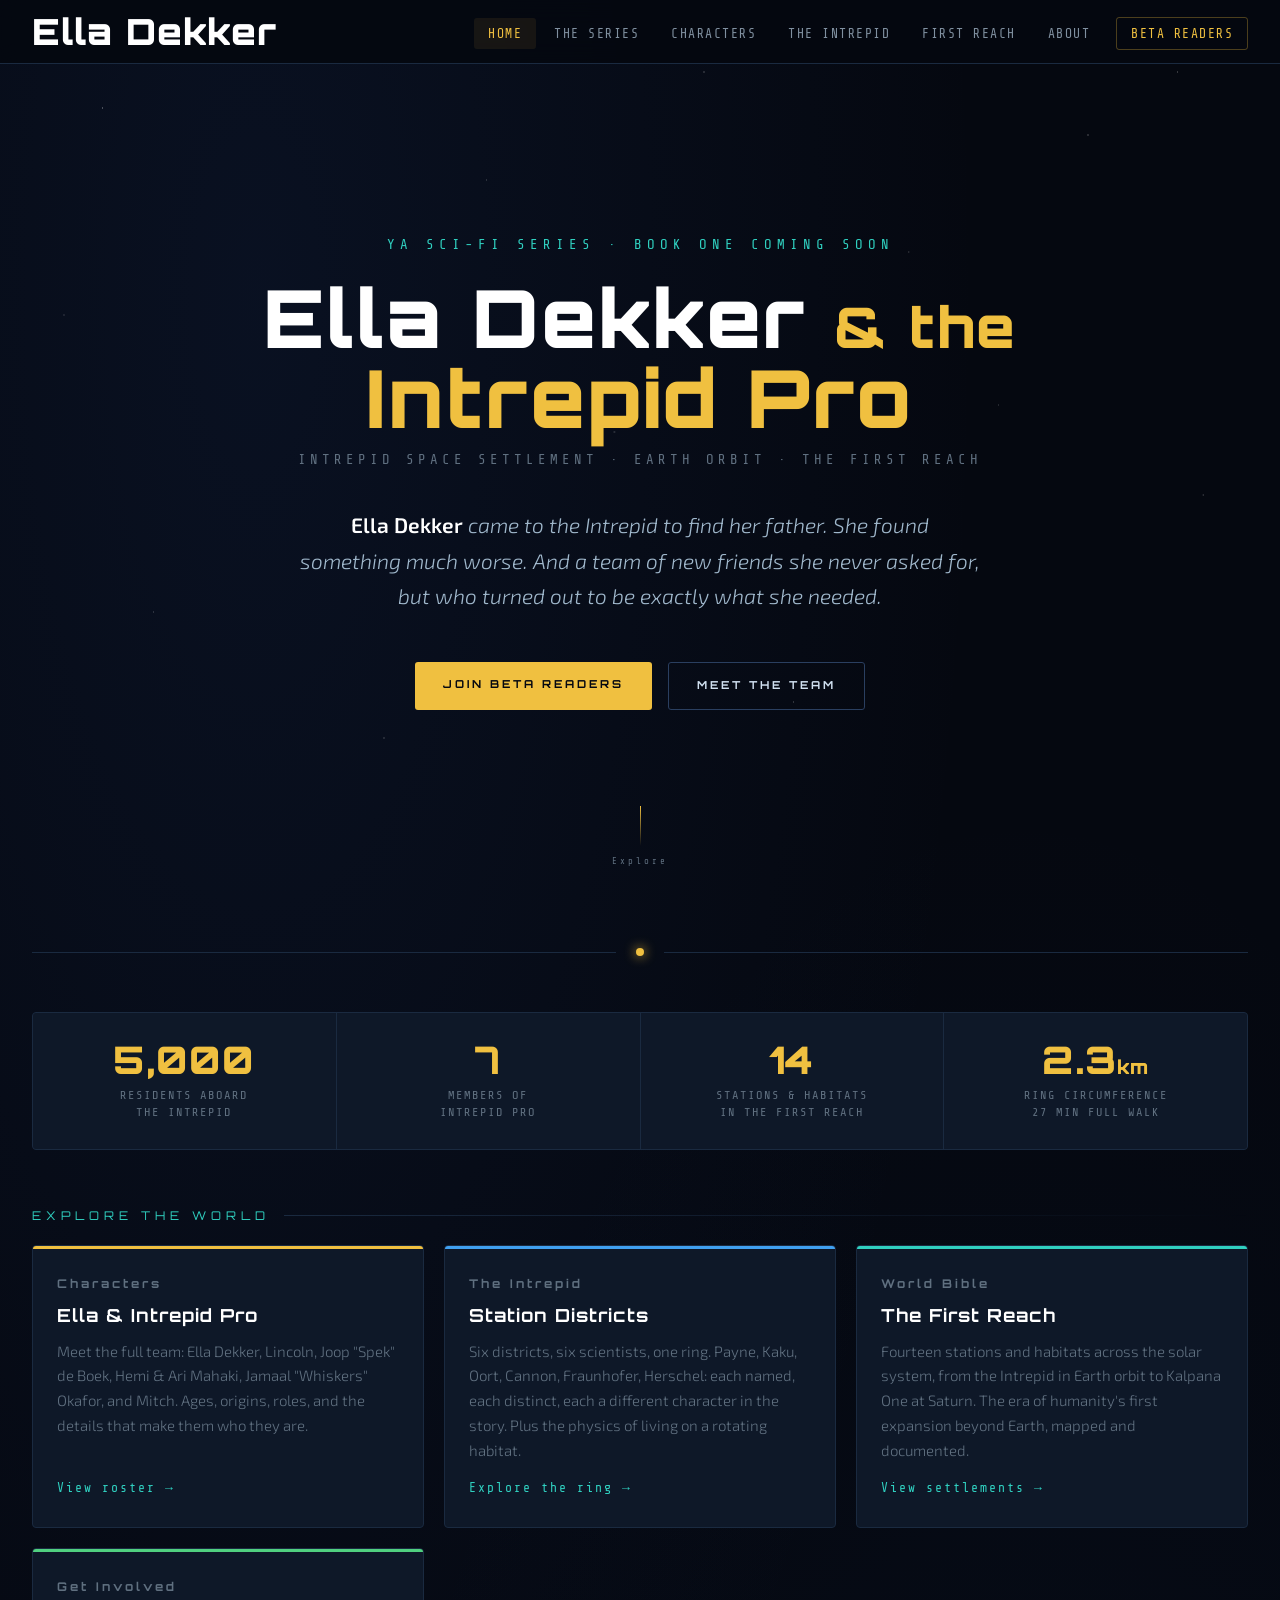
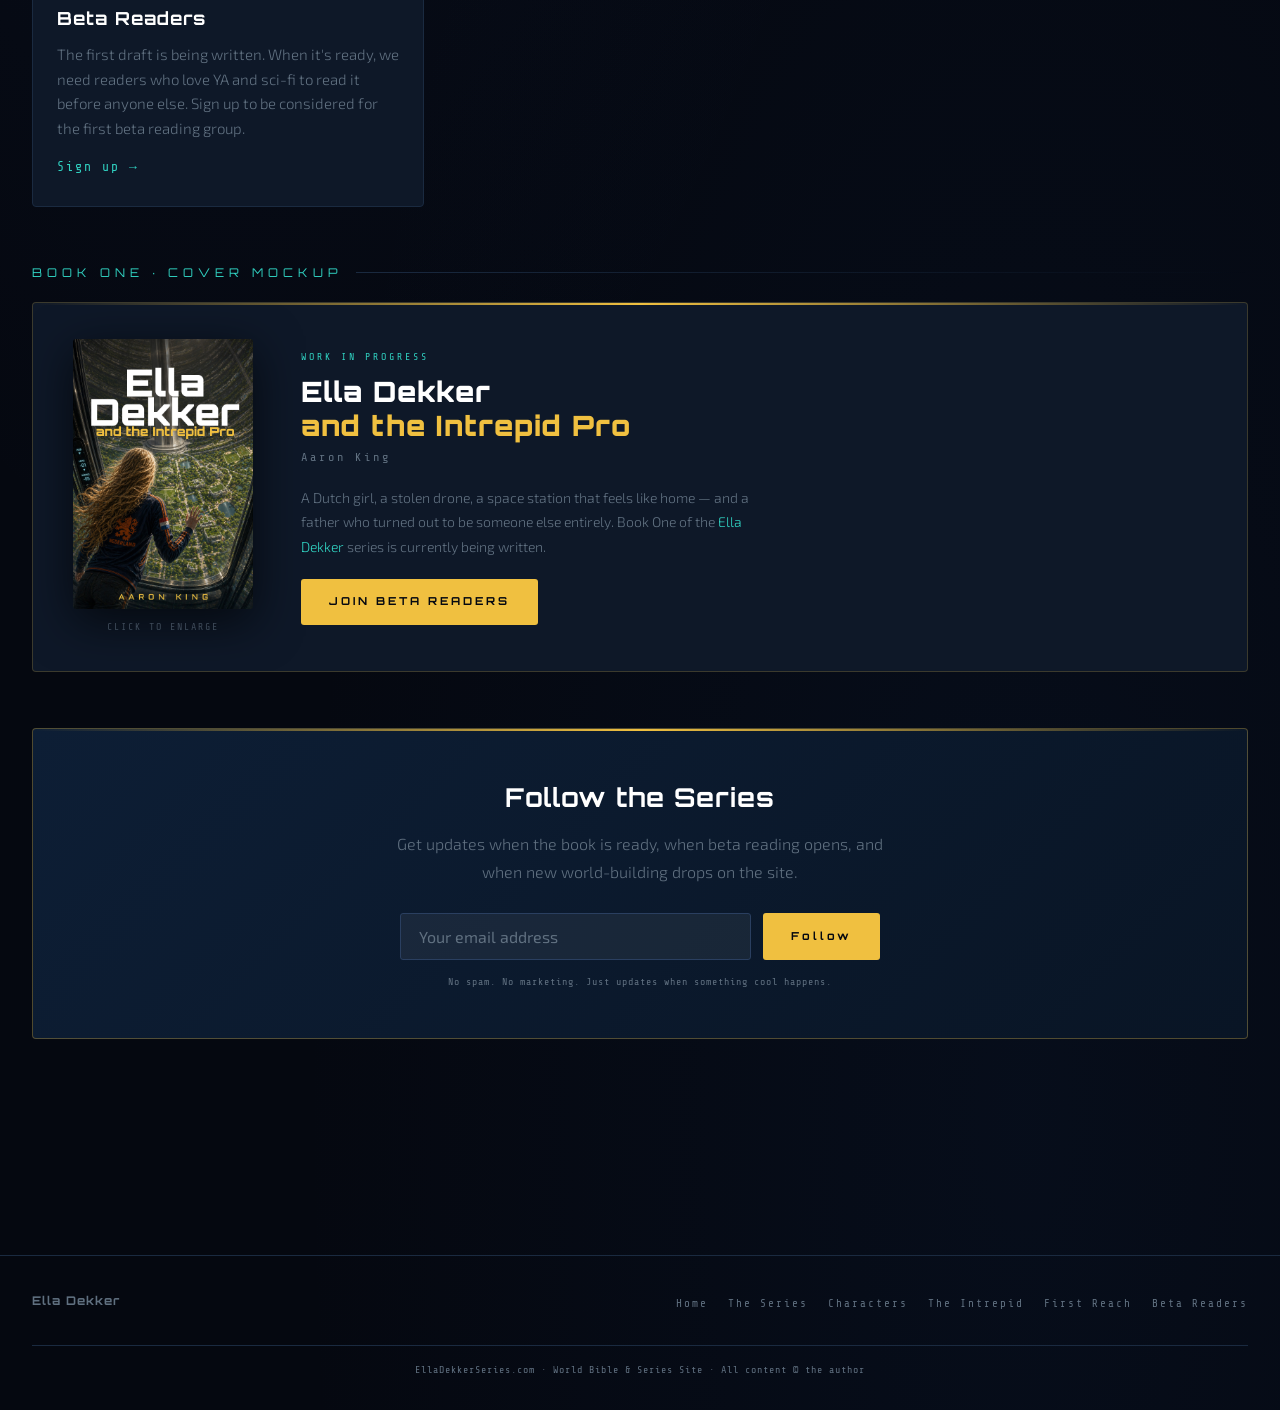
==== index.html @ 621a4e94 "Add files via upload" ====
<!DOCTYPE html>
<html lang="en">
<head>
  <meta charset="UTF-8">
  <meta name="viewport" content="width=device-width, initial-scale=1.0">
  <meta name="description" content="Ella Dekker & Intrepid Pro — A YA sci-fi series set aboard the Intrepid Space Settlement. Follow Ella Dekker, 12, as she navigates life, secrets, and danger aboard humanity's most famous home in space.">
  <title>Ella Dekker & the Intrepid Pro — EllaDekkerSeries.com</title>
  <!-- Open Graph / Social Sharing -->
  <meta property="og:type"        content="website">
  <meta property="og:url"         content="https://elladekkerseries.com/">
  <meta property="og:site_name"   content="Ella Dekker Series">
  <meta property="og:title"       content="Ella Dekker and the Intrepid Pro">
  <meta property="og:description" content="Ella came to the Intrepid to find her father. She found something much worse. And a team of new friends she never asked for, but who turned out to be exactly what she needed.">
  <meta property="og:image"       content="https://elladekkerseries.com/img/book1-cover.jpg">
  <meta property="og:image:width"  content="954">
  <meta property="og:image:height" content="1400">
  <meta property="og:image:alt"   content="Ella Dekker and the Intrepid Pro — Book One Cover">

  <!-- Twitter / iMessage fallback -->
  <meta name="twitter:card"        content="summary_large_image">
  <meta name="twitter:title"       content="Ella Dekker and the Intrepid Pro">
  <meta name="twitter:description" content="Ella came to the Intrepid to find her father. She found something much worse. And a team of new friends she never asked for, but who turned out to be exactly what she needed.">
  <meta name="twitter:image"       content="https://elladekkerseries.com/img/book1-cover.jpg">

  <link rel="stylesheet" href="css/style.css">
  <style>

    /* ── HERO ── */
    .hero {
      min-height: calc(100vh - var(--nav-height));
      display: flex;
      flex-direction: column;
      align-items: center;
      justify-content: center;
      text-align: center;
      padding: 60px var(--page-padding) 80px;
      position: relative;
    }

    .hero-eyebrow {
      font-family: var(--font-mono);
      font-size: 14px;
      letter-spacing: 5px;
      color: var(--accent-teal);
      text-transform: uppercase;
      margin-bottom: 20px;
      animation: fadeSlideIn 0.6s ease forwards;
    }

    .hero-title {
      font-family: var(--font-display);
      font-size: clamp(36px, 8vw, 80px);
      font-weight: 900;
      line-height: 1.0;
      letter-spacing: 2px;
      color: #fff;
      margin-bottom: 12px;
      animation: fadeSlideIn 0.6s 0.1s ease both;
    }

    .hero-title .amp {
      color: var(--accent-gold);
      font-size: 0.7em;
    }

    .hero-title .team {
      display: block;
      color: var(--accent-gold);
    }

    .hero-sub {
      font-family: var(--font-mono);
      font-size: clamp(11px, 2vw, 14px);
      letter-spacing: 4px;
      color: var(--text-dim);
      margin-bottom: 36px;
      text-transform: uppercase;
      animation: fadeSlideIn 0.6s 0.2s ease both;
    }

    .hero-logline {
      font-family: var(--font-body);
      font-size: clamp(16px, 2.5vw, 21px);
      font-weight: 300;
      font-style: italic;
      color: var(--text-secondary);
      max-width: 680px;
      line-height: 1.7;
      margin-bottom: 48px;
      animation: fadeSlideIn 0.6s 0.3s ease both;
    }

    .hero-logline strong {
      color: #fff;
      font-style: normal;
      font-weight: 600;
    }

    .hero-cta-row {
      display: flex;
      gap: 16px;
      flex-wrap: wrap;
      justify-content: center;
      animation: fadeSlideIn 0.6s 0.4s ease both;
    }

    .btn {
      font-family: var(--font-display);
      font-size: 11px;
      font-weight: 700;
      letter-spacing: 3px;
      text-transform: uppercase;
      text-decoration: none;
      padding: 14px 28px;
      border-radius: 3px;
      transition: all 0.2s;
      display: inline-block;
    }

    .btn-primary {
      background: var(--accent-gold);
      color: var(--void);
    }

    .btn-primary:hover {
      background: #ffd060;
      transform: translateY(-1px);
      box-shadow: 0 8px 24px rgba(240,192,64,0.25);
    }

    .btn-secondary {
      background: transparent;
      color: var(--text-primary);
      border: 1px solid var(--border-bright);
    }

    .btn-secondary:hover {
      border-color: var(--accent-teal);
      color: var(--accent-teal);
      transform: translateY(-1px);
    }


    /* ── HERO COVER ── */
    .hero-inner {
      display: flex;
      align-items: center;
      justify-content: center;
      gap: 60px;
      max-width: 1100px;
      width: 100%;
    }
    .hero-text { flex: 1; text-align: left; max-width: 560px; }
    .hero-cover {
      flex-shrink: 0;
      width: 220px;
      animation: fadeSlideIn 0.8s 0.3s ease both;
      cursor: pointer;
    }
    .hero-cover-wrap {
      position: relative;
      border-radius: 4px;
      overflow: hidden;
      box-shadow: 0 16px 60px rgba(0,0,0,0.7), 0 0 40px rgba(240,192,64,0.08);
      transition: transform 0.25s, box-shadow 0.25s;
    }
    .hero-cover-wrap:hover {
      transform: translateY(-6px) scale(1.02);
      box-shadow: 0 24px 80px rgba(0,0,0,0.8), 0 0 60px rgba(240,192,64,0.15);
    }
    .hero-cover-wrap img { width: 100%; display: block; }
    .hero-cover-label {
      margin-top: 12px;
      text-align: center;
      font-family: var(--font-mono);
      font-size: 10px;
      letter-spacing: 2px;
      color: var(--text-dim);
      text-transform: uppercase;
    }
    /* Override hero text-align for split layout */
    .hero-inner .hero-eyebrow,
    .hero-inner .hero-sub,
    .hero-inner .hero-logline { text-align: left; }
    .hero-inner .hero-cta-row { justify-content: flex-start; }
    /* Lightbox */
    .lightbox {
      display: none;
      position: fixed;
      inset: 0;
      background: rgba(5,8,16,0.95);
      z-index: 2000;
      align-items: center;
      justify-content: center;
      padding: 24px;
      cursor: zoom-out;
    }
    .lightbox.open { display: flex; }
    .lightbox img {
      max-height: 90vh;
      max-width: 90vw;
      border-radius: 4px;
      box-shadow: 0 24px 80px rgba(0,0,0,0.8);
      cursor: default;
    }
    .lightbox-close {
      position: absolute;
      top: 20px; right: 24px;
      font-family: var(--font-mono);
      font-size: 11px;
      letter-spacing: 3px;
      color: var(--text-dim);
      cursor: pointer;
      text-transform: uppercase;
      transition: color 0.2s;
    }
    .lightbox-close:hover { color: var(--accent-gold); }
    @media (max-width: 900px) {
      .hero-inner { flex-direction: column-reverse; gap: 36px; text-align: center; }
      .hero-cover { width: 180px; }
      .hero-inner .hero-eyebrow,
      .hero-inner .hero-sub,
      .hero-inner .hero-logline { text-align: center; }
      .hero-inner .hero-cta-row { justify-content: center; }
    }
    @media (max-width: 600px) {
      .hero-cover { width: 150px; }
    }

    /* Hero scroll indicator */
    .hero-scroll {
      position: absolute;
      bottom: 32px;
      left: 50%;
      transform: translateX(-50%);
      display: flex;
      flex-direction: column;
      align-items: center;
      gap: 8px;
      animation: fadeIn 1s 1s ease both;
    }

    .hero-scroll span {
      font-family: var(--font-mono);
      font-size: 9px;
      letter-spacing: 3px;
      color: var(--text-dim);
    }

    .scroll-line {
      width: 1px;
      height: 40px;
      background: linear-gradient(180deg, var(--accent-gold), transparent);
      animation: scrollPulse 2s ease-in-out infinite;
    }

    @keyframes scrollPulse {
      0%, 100% { opacity: 0.4; }
      50% { opacity: 1; }
    }

    /* ── ORBIT LINE ── */
    .orbit-divider {
      display: flex;
      align-items: center;
      gap: 20px;
      margin: 0 0 var(--section-gap);
    }

    .orbit-line {
      flex: 1;
      height: 1px;
      background: var(--border);
    }

    .orbit-dot {
      width: 8px;
      height: 8px;
      border-radius: 50%;
      background: var(--accent-gold);
      box-shadow: 0 0 12px var(--accent-gold);
      flex-shrink: 0;
    }

    /* ── FEATURE GRID ── */
    .feature-grid {
      display: grid;
      grid-template-columns: repeat(3, 1fr);
      gap: 20px;
      margin-bottom: var(--section-gap);
    }

    .feature-card {
      background: var(--panel);
      border: 1px solid var(--border);
      border-radius: 4px;
      padding: 28px 24px;
      text-decoration: none;
      display: flex;
      flex-direction: column;
      gap: 12px;
      transition: border-color 0.2s, transform 0.2s, box-shadow 0.2s;
      position: relative;
      overflow: hidden;
    }

    .feature-card::before {
      content: '';
      position: absolute;
      top: 0; left: 0;
      width: 100%; height: 3px;
      background: var(--accent-teal);
      transition: background 0.2s;
    }

    .feature-card:hover {
      border-color: var(--border-bright);
      transform: translateY(-3px);
      box-shadow: 0 12px 32px rgba(0,0,0,0.3);
    }

    .feature-card:nth-child(1)::before { background: var(--accent-gold); }
    .feature-card:nth-child(2)::before { background: var(--accent-blue); }
    .feature-card:nth-child(3)::before { background: var(--accent-teal); }
    .feature-card:nth-child(4)::before { background: var(--accent-green); }

    .feature-icon {
      font-family: var(--font-display);
      font-size: 12px;
      font-weight: 700;
      letter-spacing: 3px;
      color: var(--text-dim);
    }

    .feature-name {
      font-family: var(--font-display);
      font-size: 18px;
      font-weight: 700;
      color: #fff;
      letter-spacing: 1px;
      line-height: 1.2;
    }

    .feature-desc {
      font-size: 15px;
      font-weight: 300;
      color: var(--text-dim);
      line-height: 1.65;
      flex: 1;
    }

    .feature-link {
      font-family: var(--font-mono);
      font-size: 13px;
      letter-spacing: 2px;
      color: var(--accent-teal);
      margin-top: 4px;
    }

    /* ── WORLD AT A GLANCE ── */
    .world-stats {
      display: grid;
      grid-template-columns: repeat(4, 1fr);
      gap: 1px;
      background: var(--border);
      border: 1px solid var(--border);
      border-radius: 4px;
      overflow: hidden;
      margin-bottom: var(--section-gap);
    }

    .stat-block {
      background: var(--panel);
      padding: 28px 20px;
      text-align: center;
    }

    .stat-number {
      font-family: var(--font-display);
      font-size: clamp(24px, 4vw, 38px);
      font-weight: 900;
      color: var(--accent-gold);
      letter-spacing: 1px;
      line-height: 1;
      margin-bottom: 8px;
    }

    .stat-label {
      font-family: var(--font-mono);
      font-size: 12px;
      letter-spacing: 2px;
      color: var(--text-dim);
      text-transform: uppercase;
      line-height: 1.4;
    }


    /* ── COVER FEATURE ── */
    .cover-feature {
      display: flex;
      gap: 48px;
      align-items: center;
      background: var(--panel);
      border: 1px solid rgba(240,192,64,0.2);
      border-radius: 4px;
      padding: 36px 40px;
      margin-bottom: var(--section-gap);
      position: relative;
      overflow: hidden;
    }
    .cover-feature::before {
      content: '';
      position: absolute;
      top: 0; left: 0; right: 0;
      height: 2px;
      background: linear-gradient(90deg, transparent, var(--accent-gold), transparent);
    }
    .cover-thumb {
      flex-shrink: 0;
      width: 180px;
      cursor: pointer;
    }
    .cover-thumb-wrap {
      border-radius: 3px;
      overflow: hidden;
      box-shadow: 0 12px 48px rgba(0,0,0,0.65);
      transition: transform 0.25s, box-shadow 0.25s;
    }
    .cover-thumb:hover .cover-thumb-wrap {
      transform: translateY(-5px) scale(1.02);
      box-shadow: 0 20px 64px rgba(0,0,0,0.8), 0 0 40px rgba(240,192,64,0.12);
    }
    .cover-thumb-wrap img { width: 100%; display: block; }
    .cover-thumb-hint {
      margin-top: 10px;
      text-align: center;
      font-family: var(--font-mono);
      font-size: 10px;
      letter-spacing: 2px;
      color: var(--text-dim);
      text-transform: uppercase;
      opacity: 0.6;
    }
    .cover-info { flex: 1; }
    .cover-info-label {
      font-family: var(--font-mono);
      font-size: 10px;
      letter-spacing: 3px;
      color: var(--accent-teal);
      text-transform: uppercase;
      margin-bottom: 10px;
    }
    .cover-info-title {
      font-family: var(--font-display);
      font-size: clamp(20px, 3vw, 28px);
      font-weight: 900;
      color: #fff;
      letter-spacing: 1px;
      line-height: 1.2;
      margin-bottom: 6px;
    }
    .cover-info-title span { color: var(--accent-gold); }
    .cover-info-author {
      font-family: var(--font-mono);
      font-size: 12px;
      letter-spacing: 3px;
      color: var(--text-dim);
      margin-bottom: 18px;
    }
    .cover-info-desc {
      font-size: var(--text-sm);
      font-weight: 300;
      color: var(--text-dim);
      line-height: 1.75;
      max-width: 460px;
    }
    .cover-info-desc em {
      color: var(--accent-teal);
      font-style: normal;
    }
    @media (max-width: 767px) {
      .cover-feature { flex-direction: column; align-items: center; text-align: center; padding: 28px 20px; }
      .cover-thumb { width: 160px; }
      .cover-info-desc { max-width: 100%; }
    }

    /* ── SIGN UP STRIP ── */
    .signup-strip {
      background: linear-gradient(135deg, #0d1e35, #091525);
      border: 1px solid rgba(240,192,64,0.3);
      border-radius: 4px;
      padding: 48px 40px;
      text-align: center;
      margin-bottom: var(--section-gap);
      position: relative;
    }

    .signup-strip::before {
      content: '';
      position: absolute;
      top: 0; left: 0; right: 0;
      height: 2px;
      background: linear-gradient(90deg, transparent, var(--accent-gold), transparent);
    }

    .signup-title {
      font-family: var(--font-display);
      font-size: clamp(18px, 3vw, 26px);
      font-weight: 700;
      color: #fff;
      letter-spacing: 1px;
      margin-bottom: 12px;
    }

    .signup-sub {
      font-size: var(--text-base);
      font-weight: 300;
      color: var(--text-dim);
      max-width: 500px;
      margin: 0 auto 28px;
      line-height: 1.7;
    }

    .signup-form {
      display: flex;
      gap: 12px;
      max-width: 480px;
      margin: 0 auto;
      flex-wrap: wrap;
      justify-content: center;
    }

    .signup-input {
      flex: 1;
      min-width: 220px;
      background: rgba(255,255,255,0.06);
      border: 1px solid var(--border-bright);
      border-radius: 3px;
      padding: 13px 18px;
      font-family: var(--font-body);
      font-size: var(--text-base);
      color: var(--text-primary);
      outline: none;
      transition: border-color 0.2s;
    }

    .signup-input::placeholder {
      color: var(--text-dim);
    }

    .signup-input:focus {
      border-color: var(--accent-gold);
    }

    .signup-btn {
      background: var(--accent-gold);
      color: var(--void);
      border: none;
      border-radius: 3px;
      padding: 13px 28px;
      font-family: var(--font-display);
      font-size: 11px;
      font-weight: 700;
      letter-spacing: 3px;
      cursor: pointer;
      transition: background 0.2s, transform 0.2s;
      white-space: nowrap;
    }

    .signup-btn:hover {
      background: #ffd060;
      transform: translateY(-1px);
    }

    .signup-note {
      margin-top: 14px;
      font-family: var(--font-mono);
      font-size: 10px;
      letter-spacing: 1px;
      color: var(--text-dim);
    }

    /* ── RESPONSIVE ── */
    @media (max-width: 1023px) {
      .feature-grid { grid-template-columns: 1fr 1fr; }
      .world-stats { grid-template-columns: 1fr 1fr; }
    }

    @media (max-width: 767px) {
      .hero { min-height: auto; padding-top: 48px; padding-bottom: 64px; }
      .hero-scroll { display: none; }
      .feature-grid { grid-template-columns: 1fr; }
      .world-stats { grid-template-columns: 1fr 1fr; }
      .signup-strip { padding: 36px 24px; }
    }

    @media (max-width: 479px) {
      .world-stats { grid-template-columns: 1fr 1fr; }
      .stat-block { padding: 20px 12px; }
    }

  </style>
</head>
<body>

  <div class="page-wrap" style="padding-top:0; padding-bottom:0; max-width:100%">

    <!-- HERO -->
    <section class="hero">
      <p class="hero-eyebrow">YA Sci-Fi Series · Book One Coming Soon</p>
      <h1 class="hero-title">
        Ella Dekker
        <span class="amp">& the</span>
        <span class="team">Intrepid Pro</span>
      </h1>
      <p class="hero-sub">Intrepid Space Settlement · Earth Orbit · The First Reach</p>
      <p class="hero-logline">
        <strong>Ella Dekker</strong> came to the Intrepid to find her father.
        She found something much worse. And a team of new friends she never asked for,
        but who turned out to be exactly what she needed.
      </p>
      <div class="hero-cta-row">
        <a href="beta.html" class="btn btn-primary">Join Beta Readers</a>
        <a href="characters.html" class="btn btn-secondary">Meet the Team</a>
      </div>
      <div class="hero-scroll">
        <div class="scroll-line"></div>
        <span>Explore</span>
      </div>
    </section>

  </div>

  <!-- MAIN CONTENT -->
  <main>
    <div class="page-wrap" style="padding-top: 48px">

      <!-- ORBIT DIVIDER -->
      <div class="orbit-divider">
        <div class="orbit-line"></div>
        <div class="orbit-dot"></div>
        <div class="orbit-line"></div>
      </div>

      <!-- WORLD STATS -->
      <div class="world-stats">
        <div class="stat-block">
          <div class="stat-number">5,000</div>
          <div class="stat-label">Residents aboard<br>The Intrepid</div>
        </div>
        <div class="stat-block">
          <div class="stat-number">7</div>
          <div class="stat-label">Members of<br>Intrepid Pro</div>
        </div>
        <div class="stat-block">
          <div class="stat-number">14</div>
          <div class="stat-label">Stations &amp; habitats<br>in the First Reach</div>
        </div>
        <div class="stat-block">
          <div class="stat-number">2.3<span style="font-size:0.5em">km</span></div>
          <div class="stat-label">Ring circumference<br>27 min full walk</div>
        </div>
      </div>

      <!-- EXPLORE SECTION -->
      <div class="section-label">Explore the World</div>

      <div class="feature-grid">
        <a href="characters.html" class="feature-card">
          <div class="feature-icon">Characters</div>
          <div class="feature-name">Ella &amp; Intrepid Pro</div>
          <div class="feature-desc">Meet the full team: Ella Dekker, Lincoln, Joop "Spek" de Boek, Hemi &amp; Ari Mahaki, Jamaal "Whiskers" Okafor, and Mitch. Ages, origins, roles, and the details that make them who they are.</div>
          <div class="feature-link">View roster →</div>
        </a>

        <a href="districts.html" class="feature-card">
          <div class="feature-icon">The Intrepid</div>
          <div class="feature-name">Station Districts</div>
          <div class="feature-desc">Six districts, six scientists, one ring. Payne, Kaku, Oort, Cannon, Fraunhofer, Herschel: each named, each distinct, each a different character in the story. Plus the physics of living on a rotating habitat.</div>
          <div class="feature-link">Explore the ring →</div>
        </a>

        <a href="settlements.html" class="feature-card">
          <div class="feature-icon">World Bible</div>
          <div class="feature-name">The First Reach</div>
          <div class="feature-desc">Fourteen stations and habitats across the solar system, from the Intrepid in Earth orbit to Kalpana One at Saturn. The era of humanity's first expansion beyond Earth, mapped and documented.</div>
          <div class="feature-link">View settlements →</div>
        </a>

        <a href="beta.html" class="feature-card">
          <div class="feature-icon">Get Involved</div>
          <div class="feature-name">Beta Readers</div>
          <div class="feature-desc">The first draft is being written. When it's ready, we need readers who love YA and sci-fi to read it before anyone else. Sign up to be considered for the first beta reading group.</div>
          <div class="feature-link">Sign up →</div>
        </a>
      </div>


      <!-- BOOK 1 COVER -->
      <div class="section-label">Book One · Cover Mockup</div>

      <div class="cover-feature">
        <div class="cover-thumb" onclick="document.getElementById('cover-lightbox').classList.add('open')">
          <div class="cover-thumb-wrap">
            <img src="img/book1-cover.jpg" alt="Ella Dekker and the Intrepid Pro — Cover Mockup">
          </div>
          <div class="cover-thumb-hint">Click to enlarge</div>
        </div>
        <div class="cover-info">
          <div class="cover-info-label">Work in Progress</div>
          <div class="cover-info-title">Ella Dekker<br><span>and the Intrepid Pro</span></div>
          <div class="cover-info-author">Aaron King</div>
          <p class="cover-info-desc">A Dutch girl, a stolen drone, a space station that feels like home — and a father who turned out to be someone else entirely. Book One of the <em>Ella Dekker</em> series is currently being written.</p>
          <a href="beta.html" class="btn btn-primary" style="margin-top:20px; display:inline-block;">Join Beta Readers</a>
        </div>
      </div>

      <!-- EMAIL SIGNUP -->
      <div class="signup-strip">
        <h2 class="signup-title">Follow the Series</h2>
        <p class="signup-sub">Get updates when the book is ready, when beta reading opens, and when new world-building drops on the site.</p>
        <form class="signup-form" action="https://formspree.io/f/placeholder" method="POST">
          <input
            type="email"
            name="email"
            class="signup-input"
            placeholder="Your email address"
            required
            aria-label="Email address"
          >
          <button type="submit" class="signup-btn">Follow</button>
        </form>
        <p class="signup-note">No spam. No marketing. Just updates when something cool happens.</p>
      </div>

    </div>
  </main>


  <!-- LIGHTBOX -->
  <div class="lightbox" id="cover-lightbox" onclick="this.classList.remove('open')">
    <div class="lightbox-close">✕ &nbsp;Close</div>
    <img src="img/book1-cover.jpg" alt="Ella Dekker and the Intrepid Pro — Cover Mockup" onclick="event.stopPropagation()">
  </div>

  <script src="js/nav.js"></script>

</body>
</html>
---- css/style.css ----
/* ═══════════════════════════════════════════════════════
   EllaDekkerSeries.com — Shared Stylesheet
   All pages link to this file. Change here, update everywhere.
   ═══════════════════════════════════════════════════════ */

/* ── GOOGLE FONTS ── */
@import url('https://fonts.googleapis.com/css2?family=Orbitron:wght@400;700;900&family=Share+Tech+Mono&family=Exo+2:ital,wght@0,300;0,400;0,600;1,300&display=swap');

/* ── DESIGN TOKENS ── */
:root {
  /* Colors */
  --void:           #050810;
  --deep:           #0a1020;
  --panel:          #0e1828;
  --panel-alt:      #0b1422;
  --border:         #1a2a40;
  --border-bright:  #2a3f60;

  --accent-gold:    #f0c040;
  --accent-blue:    #40a0f0;
  --accent-teal:    #30d0c0;
  --accent-red:     #e05050;
  --accent-green:   #50d080;
  --accent-orange:  #f08040;
  --accent-purple:  #9060e0;

  --text-primary:   #d0e0f0;
  --text-secondary: #a0b8cc;
  --text-dim:       #607080;
  --text-label:     #8090a0;

  /* District colors */
  --payne:          #7060c0;
  --kaku:           #f08040;
  --oort:           #40a8e0;
  --cannon:         #c03030;
  --fraunhofer:     #40b870;
  --herschel:       #c05030;

  /* Typography scale — base 16px */
  --font-display:   'Orbitron', sans-serif;
  --font-mono:      'Share Tech Mono', monospace;
  --font-body:      'Exo 2', sans-serif;

  --text-xs:        12px;
  --text-sm:        14px;
  --text-base:      16px;
  --text-md:        17px;
  --text-lg:        20px;
  --text-xl:        24px;
  --text-2xl:       30px;
  --text-3xl:       36px;

  /* Layout */
  --max-width:      1280px;
  --page-padding:   32px;
  --section-gap:    56px;

  /* Nav */
  --nav-height:     64px;
}

/* ── RESET ── */
*, *::before, *::after {
  margin: 0;
  padding: 0;
  box-sizing: border-box;
}

/* ── BASE ── */
html {
  font-size: 16px;
  scroll-behavior: smooth;
  -webkit-text-size-adjust: 100%;
}

body {
  background: var(--void);
  color: var(--text-primary);
  font-family: var(--font-body);
  font-size: var(--text-base);
  font-weight: 400;
  line-height: 1.6;
  min-height: 100vh;
  padding-top: var(--nav-height);
  background-image:
    radial-gradient(ellipse at 20% 10%, rgba(40,80,160,0.12) 0%, transparent 50%),
    radial-gradient(ellipse at 80% 90%, rgba(20,60,120,0.10) 0%, transparent 50%);
  overflow-x: hidden;
}

/* Star field */
body::before {
  content: '';
  position: fixed;
  inset: 0;
  background-image:
    radial-gradient(1px 1px at 8%  12%, rgba(255,255,255,0.55) 0%, transparent 100%),
    radial-gradient(1px 1px at 22%  4%, rgba(255,255,255,0.40) 0%, transparent 100%),
    radial-gradient(1px 1px at 38% 20%, rgba(255,255,255,0.30) 0%, transparent 100%),
    radial-gradient(1px 1px at 55%  8%, rgba(255,255,255,0.45) 0%, transparent 100%),
    radial-gradient(1px 1px at 71% 28%, rgba(255,255,255,0.30) 0%, transparent 100%),
    radial-gradient(1px 1px at 85% 15%, rgba(255,255,255,0.50) 0%, transparent 100%),
    radial-gradient(1px 1px at 94% 55%, rgba(255,255,255,0.35) 0%, transparent 100%),
    radial-gradient(1px 1px at 12% 68%, rgba(255,255,255,0.30) 0%, transparent 100%),
    radial-gradient(1px 1px at 30% 82%, rgba(255,255,255,0.40) 0%, transparent 100%),
    radial-gradient(1px 1px at 62% 78%, rgba(255,255,255,0.35) 0%, transparent 100%),
    radial-gradient(1px 1px at 78% 45%, rgba(255,255,255,0.25) 0%, transparent 100%),
    radial-gradient(1.5px 1.5px at 48% 48%, rgba(255,255,255,0.20) 0%, transparent 100%),
    radial-gradient(1px 1px at 5%  35%, rgba(255,255,255,0.30) 0%, transparent 100%),
    radial-gradient(1px 1px at 92%  8%, rgba(255,255,255,0.40) 0%, transparent 100%);
  pointer-events: none;
  z-index: 0;
}

/* ── PAGE WRAPPER ── */
.page-wrap {
  position: relative;
  z-index: 1;
  max-width: var(--max-width);
  margin: 0 auto;
  padding: 48px var(--page-padding) 80px;
}

/* ── NAVIGATION ── */
#site-nav {
  position: fixed;
  top: 0;
  left: 0;
  right: 0;
  height: var(--nav-height);
  background: rgba(5, 8, 16, 0.92);
  backdrop-filter: blur(12px);
  -webkit-backdrop-filter: blur(12px);
  border-bottom: 1px solid var(--border);
  z-index: 1000;
  display: flex;
  align-items: center;
}

.nav-inner {
  max-width: var(--max-width);
  margin: 0 auto;
  padding: 0 var(--page-padding);
  width: 100%;
  display: flex;
  align-items: center;
  gap: 0;
}

.nav-logo {
  font-family: var(--font-display);
  font-size: 36px;
  font-weight: 900;
  letter-spacing: 1px;
  color: #fff;
  text-decoration: none;
  flex-shrink: 0;
  margin-right: auto;
  line-height: 1.1;
}

.nav-logo span {
  color: var(--accent-gold);
  display: block;
  font-size: 11px;
  font-weight: 400;
  letter-spacing: 3px;
  color: var(--text-dim);
  font-family: var(--font-mono);
}

.nav-links {
  display: flex;
  align-items: center;
  gap: 4px;
  list-style: none;
}

.nav-links a {
  font-family: var(--font-mono);
  font-size: 13px;
  letter-spacing: 1.5px;
  color: var(--text-label);
  text-decoration: none;
  padding: 8px 14px;
  border-radius: 3px;
  transition: color 0.15s, background 0.15s;
  text-transform: uppercase;
  white-space: nowrap;
}

.nav-links a:hover {
  color: var(--text-primary);
  background: rgba(255,255,255,0.05);
}

.nav-links a.active {
  color: var(--accent-gold);
  background: rgba(240,192,64,0.08);
}

.nav-links a.nav-cta {
  color: var(--accent-gold);
  border: 1px solid rgba(240,192,64,0.3);
  margin-left: 8px;
}

.nav-links a.nav-cta:hover {
  background: rgba(240,192,64,0.12);
}

/* Hamburger */
.nav-toggle {
  display: none;
  flex-direction: column;
  gap: 5px;
  cursor: pointer;
  padding: 8px;
  background: none;
  border: none;
  margin-left: 16px;
}

.nav-toggle span {
  display: block;
  width: 22px;
  height: 2px;
  background: var(--text-primary);
  border-radius: 1px;
  transition: all 0.2s;
}

.nav-mobile {
  display: none;
  position: fixed;
  top: var(--nav-height);
  left: 0;
  right: 0;
  background: rgba(5,8,16,0.98);
  border-bottom: 1px solid var(--border);
  padding: 16px var(--page-padding) 24px;
  z-index: 999;
  flex-direction: column;
  gap: 4px;
}

.nav-mobile.open {
  display: flex;
}

.nav-mobile a {
  font-family: var(--font-mono);
  font-size: 13px;
  letter-spacing: 2px;
  color: var(--text-label);
  text-decoration: none;
  padding: 12px 16px;
  border-radius: 3px;
  text-transform: uppercase;
  transition: color 0.15s, background 0.15s;
}

.nav-mobile a:hover,
.nav-mobile a.active {
  color: var(--accent-gold);
  background: rgba(240,192,64,0.08);
}

/* ── PAGE HEADER ── */
.page-header {
  text-align: center;
  margin-bottom: var(--section-gap);
  padding-bottom: 36px;
  border-bottom: 1px solid var(--border);
  position: relative;
}

.page-header::after {
  content: '';
  position: absolute;
  bottom: -1px;
  left: 50%;
  transform: translateX(-50%);
  width: 120px;
  height: 2px;
  background: linear-gradient(90deg, transparent, var(--accent-gold), transparent);
}

.page-eyebrow {
  font-family: var(--font-mono);
  font-size: var(--text-xs);
  letter-spacing: 4px;
  color: var(--accent-teal);
  text-transform: uppercase;
  margin-bottom: 14px;
}

.page-title {
  font-family: var(--font-display);
  font-size: clamp(var(--text-2xl), 5vw, var(--text-3xl));
  font-weight: 900;
  letter-spacing: 2px;
  color: #fff;
  line-height: 1.1;
  margin-bottom: 8px;
}

.page-title span { color: var(--accent-gold); }

.page-subtitle {
  font-family: var(--font-mono);
  font-size: var(--text-sm);
  color: var(--text-dim);
  letter-spacing: 3px;
}

.page-tag {
  display: inline-block;
  margin-top: 16px;
  border: 1px solid rgba(240,192,64,0.25);
  border-radius: 3px;
  padding: 6px 20px;
  font-family: var(--font-mono);
  font-size: var(--text-xs);
  letter-spacing: 2px;
  color: var(--accent-gold);
  background: rgba(240,192,64,0.05);
}

/* ── SECTION LABELS ── */
.section-label {
  font-family: var(--font-display);
  font-size: var(--text-xs);
  letter-spacing: 5px;
  color: var(--accent-teal);
  text-transform: uppercase;
  margin-bottom: 20px;
  margin-top: var(--section-gap);
  display: flex;
  align-items: center;
  gap: 14px;
}

.section-label:first-child { margin-top: 0; }

.section-label::after {
  content: '';
  flex: 1;
  height: 1px;
  background: linear-gradient(90deg, var(--border), transparent);
}

/* ── CARDS ── */
.card {
  background: var(--panel);
  border: 1px solid var(--border);
  border-radius: 4px;
  position: relative;
  overflow: hidden;
}

.card-gold {
  background: linear-gradient(135deg, #0d1e35 0%, #091525 100%);
  border-color: rgba(240,192,64,0.35);
  box-shadow: 0 0 40px rgba(240,192,64,0.05);
}

.card-teal {
  border-color: rgba(48,208,192,0.3);
}

.card-orange {
  border-color: rgba(240,128,64,0.3);
}

/* Labeled cards */
.card-labeled {
  padding: 28px 32px;
}

.card-labeled::before {
  content: attr(data-label);
  position: absolute;
  top: -9px;
  left: 20px;
  font-family: var(--font-mono);
  font-size: var(--text-xs);
  letter-spacing: 3px;
  color: var(--accent-gold);
  background: var(--void);
  padding: 0 10px;
  text-transform: uppercase;
}

/* ── GRID LAYOUTS ── */
.grid-3 {
  display: grid;
  grid-template-columns: repeat(3, 1fr);
  gap: 20px;
}

.grid-2 {
  display: grid;
  grid-template-columns: 1fr 1fr;
  gap: 24px;
}

/* ── DIVIDERS ── */
.divider {
  height: 1px;
  background: var(--border);
  margin: 24px 0;
}

/* ── WRITER NOTES ── */
.writer-note {
  margin-top: 14px;
  padding: 10px 16px;
  background: rgba(240,192,64,0.04);
  border-left: 2px solid rgba(240,192,64,0.25);
  font-family: var(--font-mono);
  font-size: var(--text-xs);
  letter-spacing: 1px;
  color: rgba(240,192,64,0.55);
  line-height: 1.7;
}

.writer-note strong,
.writer-note span:first-child {
  color: rgba(240,192,64,0.85);
}

/* ── PROSE ── */
.prose {
  font-size: var(--text-base);
  font-weight: 300;
  color: var(--text-dim);
  line-height: 1.85;
}

.prose strong { color: var(--text-primary); font-weight: 600; }
.prose em { color: var(--accent-teal); font-style: normal; }

.prose-cols {
  columns: 2;
  gap: 36px;
}

/* ── BADGES & TAGS ── */
.mono-label {
  font-family: var(--font-mono);
  font-size: var(--text-xs);
  letter-spacing: 3px;
  color: var(--text-label);
  text-transform: uppercase;
}

.size-dot {
  width: 10px;
  height: 10px;
  border-radius: 50%;
  flex-shrink: 0;
  display: inline-block;
}

.dot-small  { background: var(--accent-blue);  box-shadow: 0 0 6px var(--accent-blue); }
.dot-medium { background: var(--accent-green); box-shadow: 0 0 6px var(--accent-green); }
.dot-large  { background: var(--accent-red);   box-shadow: 0 0 6px var(--accent-red); }

/* ── ANIMATIONS ── */
@keyframes fadeSlideIn {
  from { opacity: 0; transform: translateY(12px); }
  to   { opacity: 1; transform: translateY(0); }
}

@keyframes fadeIn {
  from { opacity: 0; }
  to   { opacity: 1; }
}

.anim-in {
  animation: fadeSlideIn 0.5s ease forwards;
}

/* ── FOOTER ── */
#site-footer {
  border-top: 1px solid var(--border);
  margin-top: 80px;
  padding: 32px var(--page-padding);
  text-align: center;
}

.footer-inner {
  max-width: var(--max-width);
  margin: 0 auto;
  display: flex;
  align-items: center;
  justify-content: space-between;
  flex-wrap: wrap;
  gap: 16px;
}

.footer-logo {
  font-family: var(--font-display);
  font-size: 12px;
  font-weight: 700;
  color: var(--text-dim);
  letter-spacing: 1px;
}

.footer-logo span { color: var(--accent-gold); }

.footer-links {
  display: flex;
  gap: 20px;
  list-style: none;
}

.footer-links a {
  font-family: var(--font-mono);
  font-size: 11px;
  letter-spacing: 2px;
  color: var(--text-dim);
  text-decoration: none;
  transition: color 0.15s;
}

.footer-links a:hover { color: var(--accent-teal); }

.footer-copy {
  font-family: var(--font-mono);
  font-size: 10px;
  color: var(--text-dim);
  letter-spacing: 1px;
  width: 100%;
  text-align: center;
  margin-top: 16px;
  padding-top: 16px;
  border-top: 1px solid var(--border);
}

/* ══════════════════════════════
   RESPONSIVE BREAKPOINTS
   ══════════════════════════════ */

/* ── TABLET (max 1023px) ── */
@media (max-width: 1023px) {
  :root {
    --page-padding: 24px;
    --section-gap:  48px;
  }

  .grid-3 { grid-template-columns: 1fr 1fr; }
  .prose-cols { columns: 1; }

  .nav-links { display: none; }
  .nav-toggle { display: flex; }
}

/* ── MOBILE (max 767px) ── */
@media (max-width: 767px) {
  :root {
    --page-padding: 16px;
    --section-gap:  40px;
    --text-base:    17px;
    --text-md:      18px;
  }

  .page-wrap { padding: 32px var(--page-padding) 60px; }

  .grid-3 { grid-template-columns: 1fr; }
  .grid-2 { grid-template-columns: 1fr; }
  .prose-cols { columns: 1; }

  .card-labeled { padding: 20px 20px; }

  .footer-inner { flex-direction: column; align-items: center; text-align: center; }
  .footer-links { flex-wrap: wrap; justify-content: center; }
}

/* ── SMALL MOBILE (max 479px) ── */
@media (max-width: 479px) {
  :root {
    --page-padding: 14px;
  }

  .page-title {
    font-size: var(--text-xl);
    letter-spacing: 1px;
  }
}
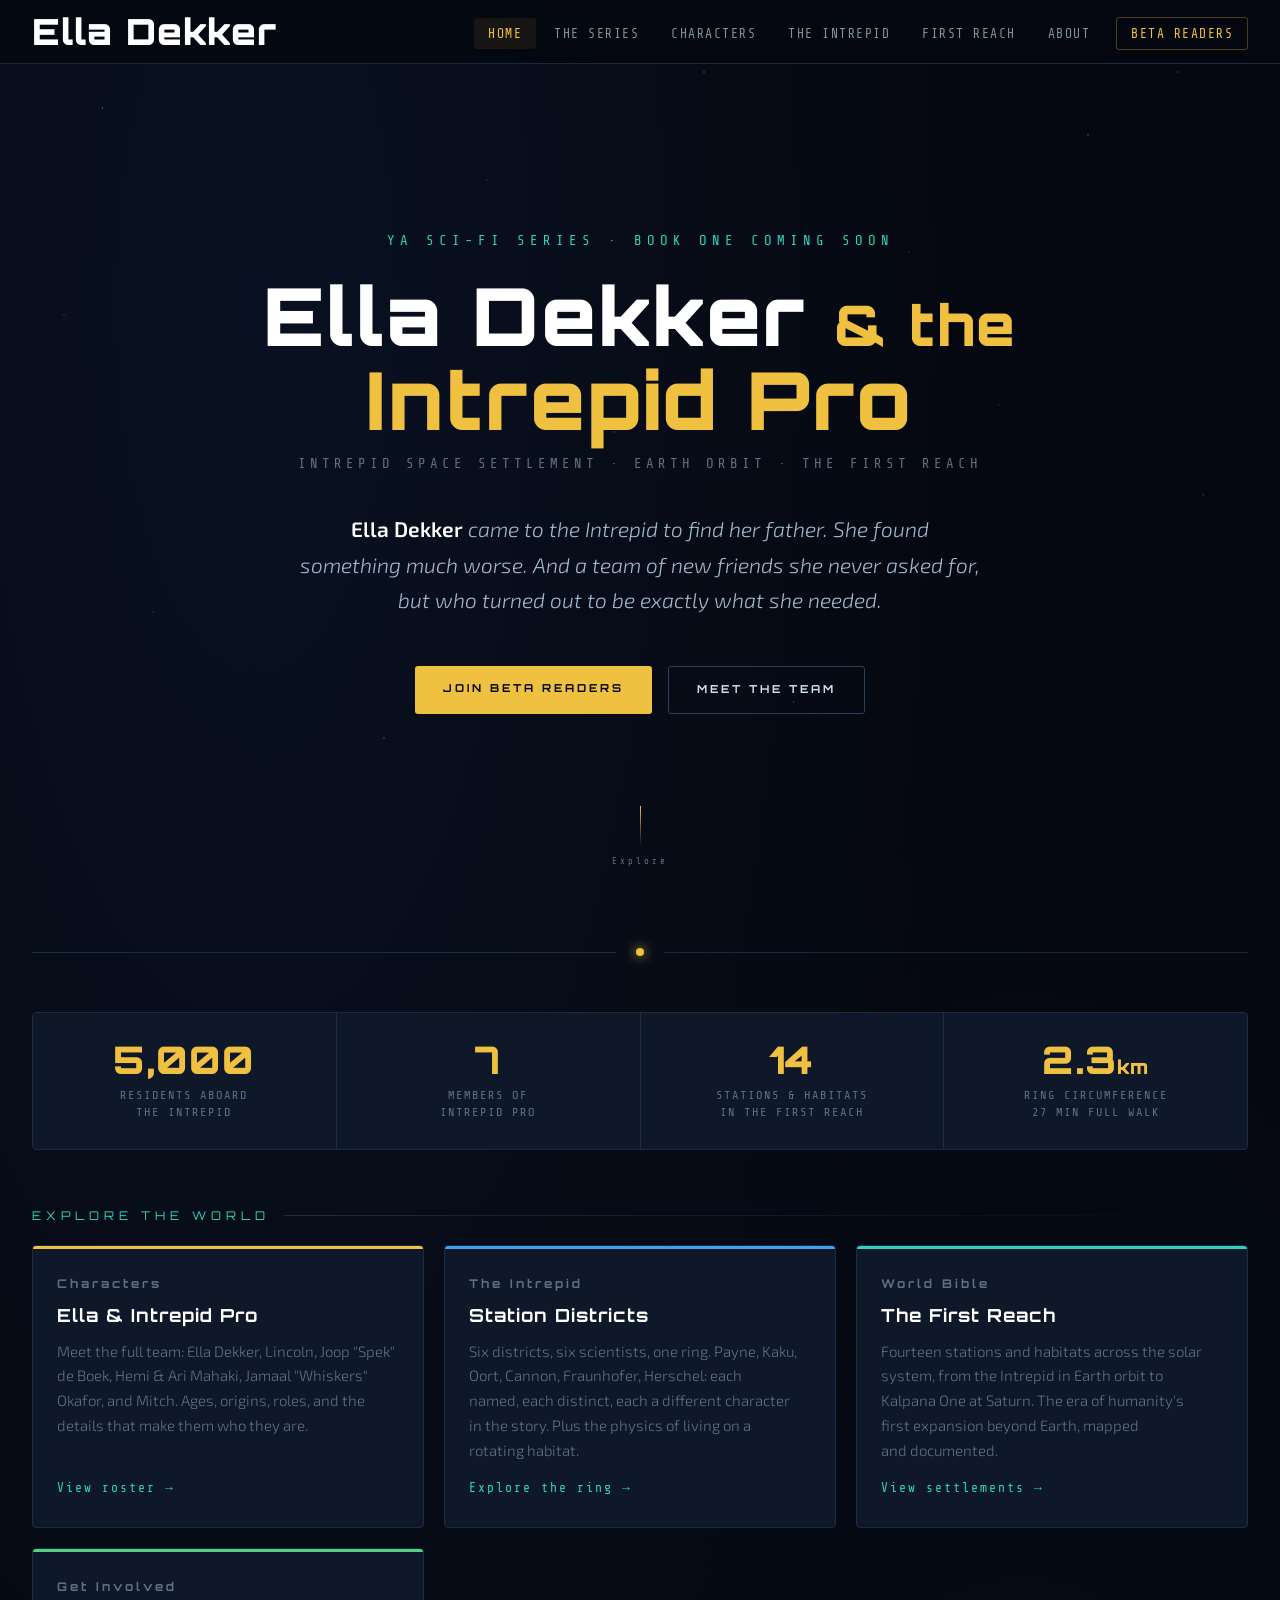
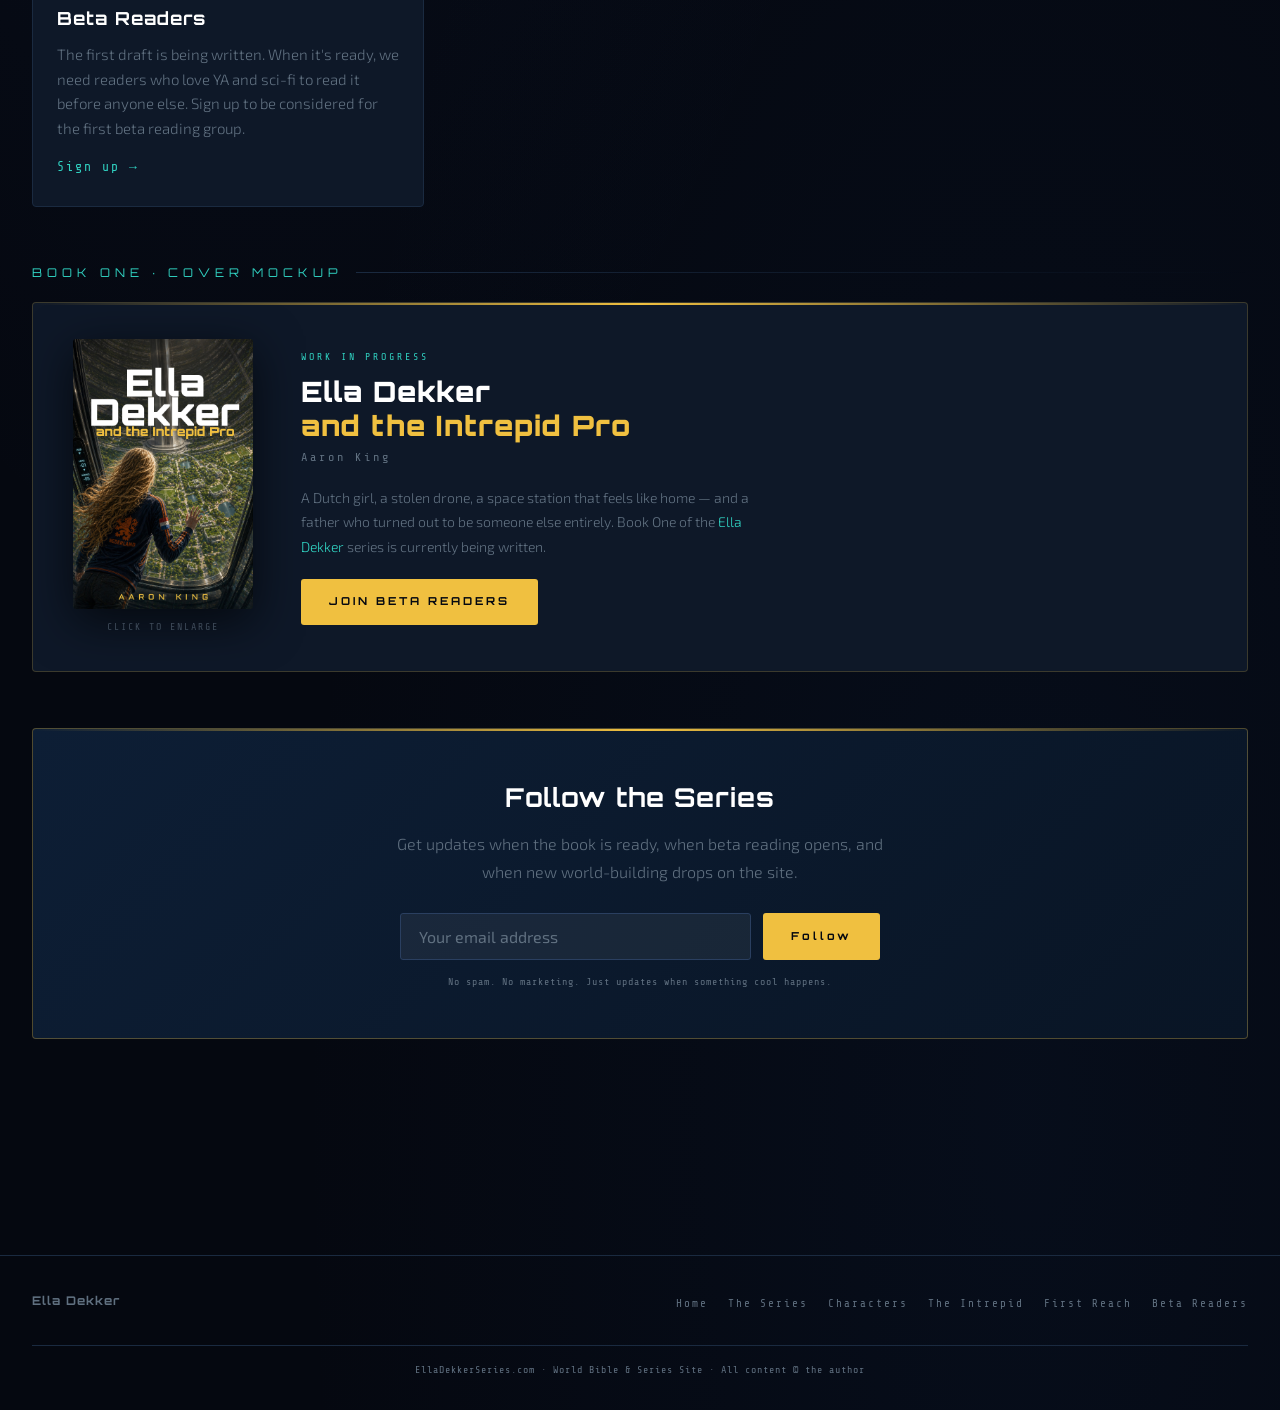
==== commit 2f82d59a: "Add files via upload" ====
--- a/index.html
+++ b/index.html
@@ -39,8 +39,8 @@
 
     .hero-eyebrow {
       font-family: var(--font-mono);
-      font-size: 14px;
-      letter-spacing: 5px;
+      font-size: clamp(10px, 2.5vw, 14px);
+      letter-spacing: clamp(2px, 1vw, 5px);
       color: var(--accent-teal);
       text-transform: uppercase;
       margin-bottom: 20px;
@@ -49,9 +49,9 @@
 
     .hero-title {
       font-family: var(--font-display);
-      font-size: clamp(36px, 8vw, 80px);
+      font-size: clamp(28px, 7vw, 80px);
       font-weight: 900;
-      line-height: 1.0;
+      line-height: 1.05;
       letter-spacing: 2px;
       color: #fff;
       margin-bottom: 12px;
@@ -61,17 +61,19 @@
     .hero-title .amp {
       color: var(--accent-gold);
       font-size: 0.7em;
+      white-space: nowrap;
     }
 
     .hero-title .team {
       display: block;
       color: var(--accent-gold);
+      white-space: nowrap;
     }
 
     .hero-sub {
       font-family: var(--font-mono);
-      font-size: clamp(11px, 2vw, 14px);
-      letter-spacing: 4px;
+      font-size: clamp(9px, 2vw, 14px);
+      letter-spacing: clamp(1px, 0.8vw, 4px);
       color: var(--text-dim);
       margin-bottom: 36px;
       text-transform: uppercase;
@@ -227,6 +229,39 @@
       .hero-cover { width: 150px; }
     }
 
+    @media (max-width: 479px) {
+      .hero-title {
+        font-size: clamp(26px, 11vw, 40px);
+        letter-spacing: 1px;
+      }
+      .hero-title .team {
+        white-space: normal;
+      }
+      .hero-eyebrow {
+        font-size: 10px;
+        letter-spacing: 2px;
+      }
+      .hero-sub {
+        font-size: 9px;
+        letter-spacing: 1px;
+      }
+      .hero-logline {
+        font-size: 15px;
+      }
+      .btn {
+        width: 100%;
+        text-align: center;
+        padding: 14px 16px;
+      }
+      .hero-cta-row {
+        flex-direction: column;
+        align-items: stretch;
+        width: 100%;
+        max-width: 320px;
+        margin: 0 auto;
+      }
+    }
+
     /* Hero scroll indicator */
     .hero-scroll {
       position: absolute;
@@ -609,9 +644,8 @@
     <section class="hero">
       <p class="hero-eyebrow">YA Sci-Fi Series · Book One Coming Soon</p>
       <h1 class="hero-title">
-        Ella Dekker
-        <span class="amp">& the</span>
-        <span class="team">Intrepid Pro</span>
+        Ella Dekker <span class="amp">&amp;&nbsp;the</span>
+        <span class="team">Intrepid&nbsp;Pro</span>
       </h1>
       <p class="hero-sub">Intrepid Space Settlement · Earth Orbit · The First Reach</p>
       <p class="hero-logline">
--- a/css/style.css
+++ b/css/style.css
@@ -87,6 +87,19 @@
     radial-gradient(ellipse at 20% 10%, rgba(40,80,160,0.12) 0%, transparent 50%),
     radial-gradient(ellipse at 80% 90%, rgba(20,60,120,0.10) 0%, transparent 50%);
   overflow-x: hidden;
+  -webkit-text-size-adjust: 100%;
+  text-size-adjust: 100%;
+}
+
+/* Prevent orphaned words in all body text */
+p, .prose, .feature-desc, .bio-text, .expect-desc, .origin-text {
+  text-wrap: pretty;
+  overflow-wrap: break-word;
+}
+
+/* Balance short headings */
+h1, h2, h3, .page-title, .feature-name, .section-label {
+  text-wrap: balance;
 }
 
 /* Star field */
@@ -150,7 +163,7 @@
 
 .nav-logo {
   font-family: var(--font-display);
-  font-size: 36px;
+  font-size: clamp(20px, 5vw, 36px);
   font-weight: 900;
   letter-spacing: 1px;
   color: #fff;
@@ -298,7 +311,7 @@
 
 .page-title {
   font-family: var(--font-display);
-  font-size: clamp(var(--text-2xl), 5vw, var(--text-3xl));
+  font-size: clamp(var(--text-xl), 5vw, var(--text-3xl));
   font-weight: 900;
   letter-spacing: 2px;
   color: #fff;
@@ -332,7 +345,7 @@
 .section-label {
   font-family: var(--font-display);
   font-size: var(--text-xs);
-  letter-spacing: 5px;
+  letter-spacing: clamp(2px, 1vw, 5px);
   color: var(--accent-teal);
   text-transform: uppercase;
   margin-bottom: 20px;
@@ -563,8 +576,8 @@
   :root {
     --page-padding: 16px;
     --section-gap:  40px;
-    --text-base:    17px;
-    --text-md:      18px;
+    --text-base:    16px;
+    --text-md:      17px;
   }
 
   .page-wrap { padding: 32px var(--page-padding) 60px; }
@@ -577,6 +590,19 @@
 
   .footer-inner { flex-direction: column; align-items: center; text-align: center; }
   .footer-links { flex-wrap: wrap; justify-content: center; }
+
+  /* Reduce letter-spacing site-wide on small screens */
+  .page-eyebrow { letter-spacing: 2px; font-size: 11px; }
+  .page-subtitle { letter-spacing: 2px; font-size: 12px; }
+  .mono-label { letter-spacing: 2px; }
+  .section-label { font-size: 11px; }
+
+  /* Prevent stat numbers overflowing */
+  .stat-number { font-size: clamp(20px, 8vw, 38px); }
+  .stat-label { font-size: 10px; letter-spacing: 1px; }
+
+  /* Writer note readable */
+  .writer-note { font-size: 11px; }
 }
 
 /* ── SMALL MOBILE (max 479px) ── */
@@ -589,4 +615,24 @@
     font-size: var(--text-xl);
     letter-spacing: 1px;
   }
-}
+
+  .page-eyebrow {
+    font-size: 10px;
+    letter-spacing: 1.5px;
+  }
+
+  .page-subtitle {
+    font-size: 11px;
+    letter-spacing: 1px;
+  }
+
+  /* Stack footer links cleanly */
+  .footer-links {
+    flex-direction: column;
+    gap: 8px;
+  }
+
+  /* Ensure no horizontal scroll */
+  .world-stats { grid-template-columns: 1fr 1fr; }
+  .stat-block { padding: 16px 10px; }
+}
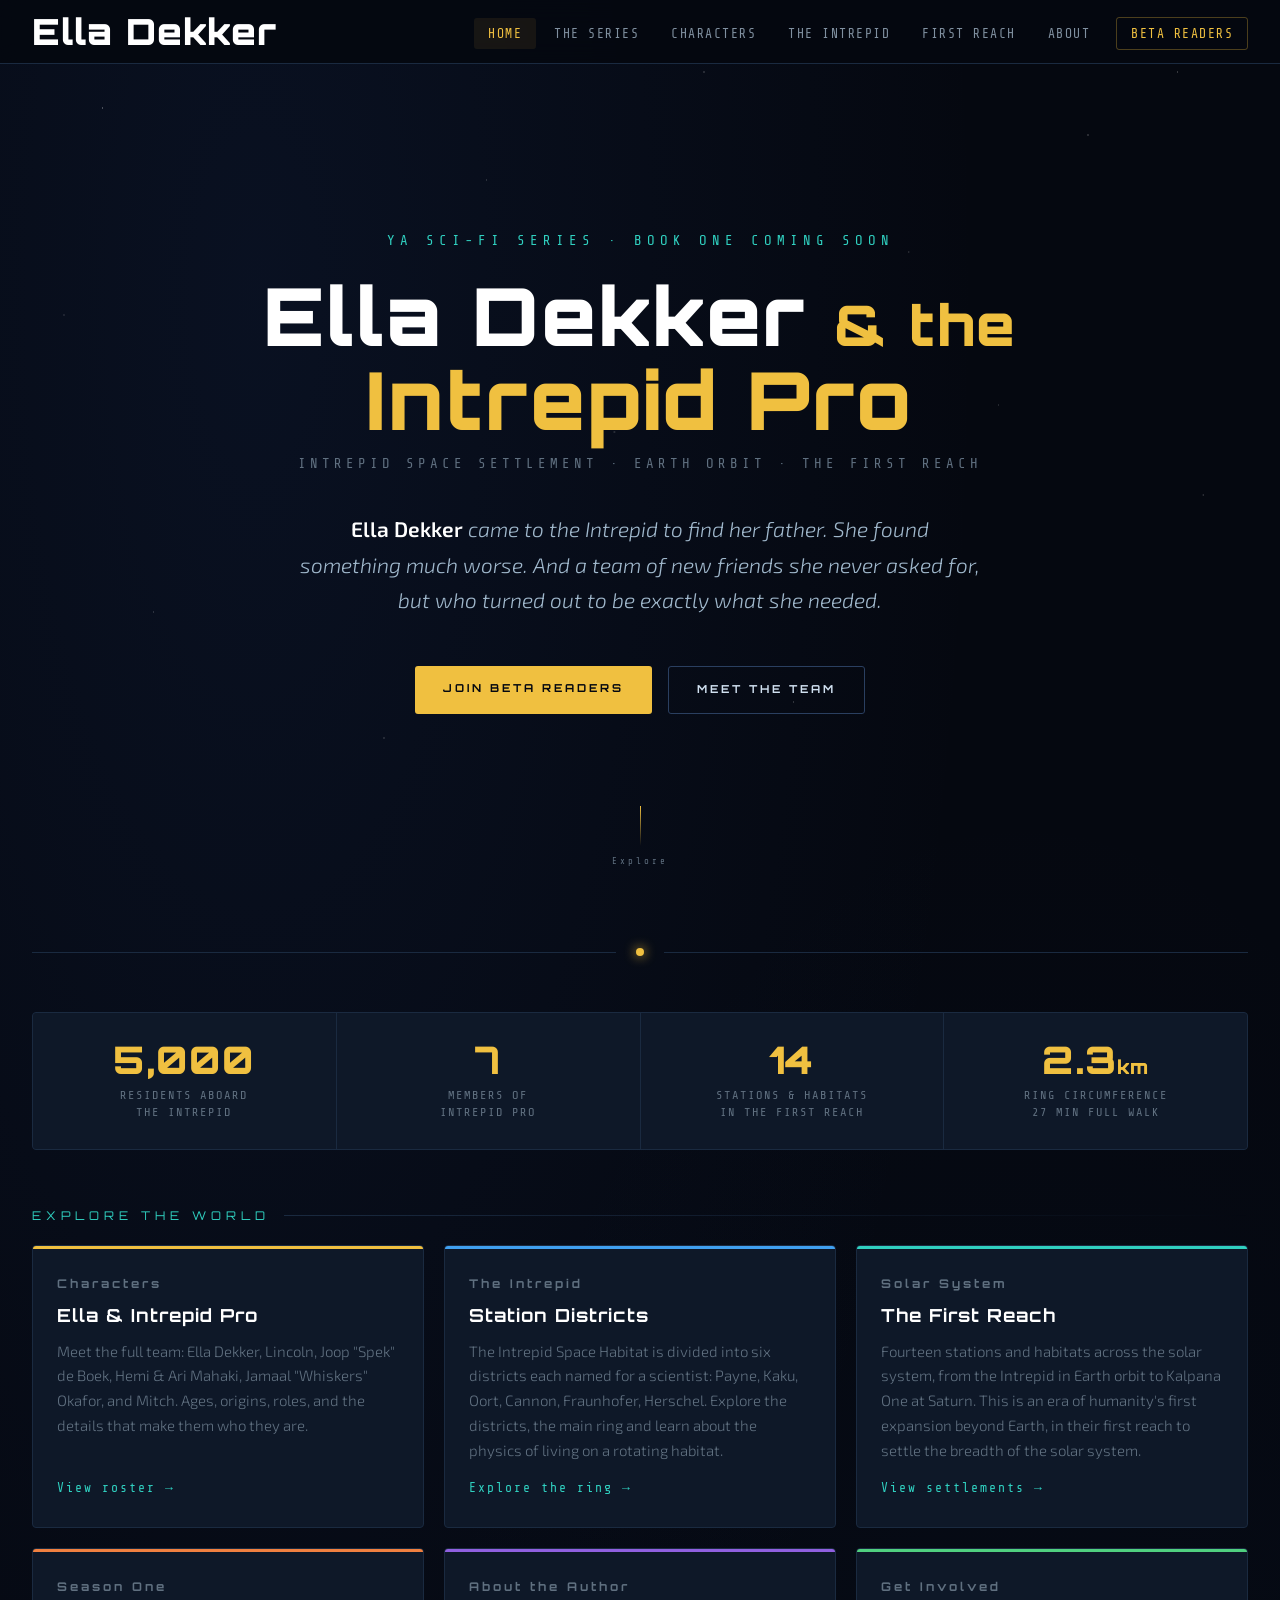
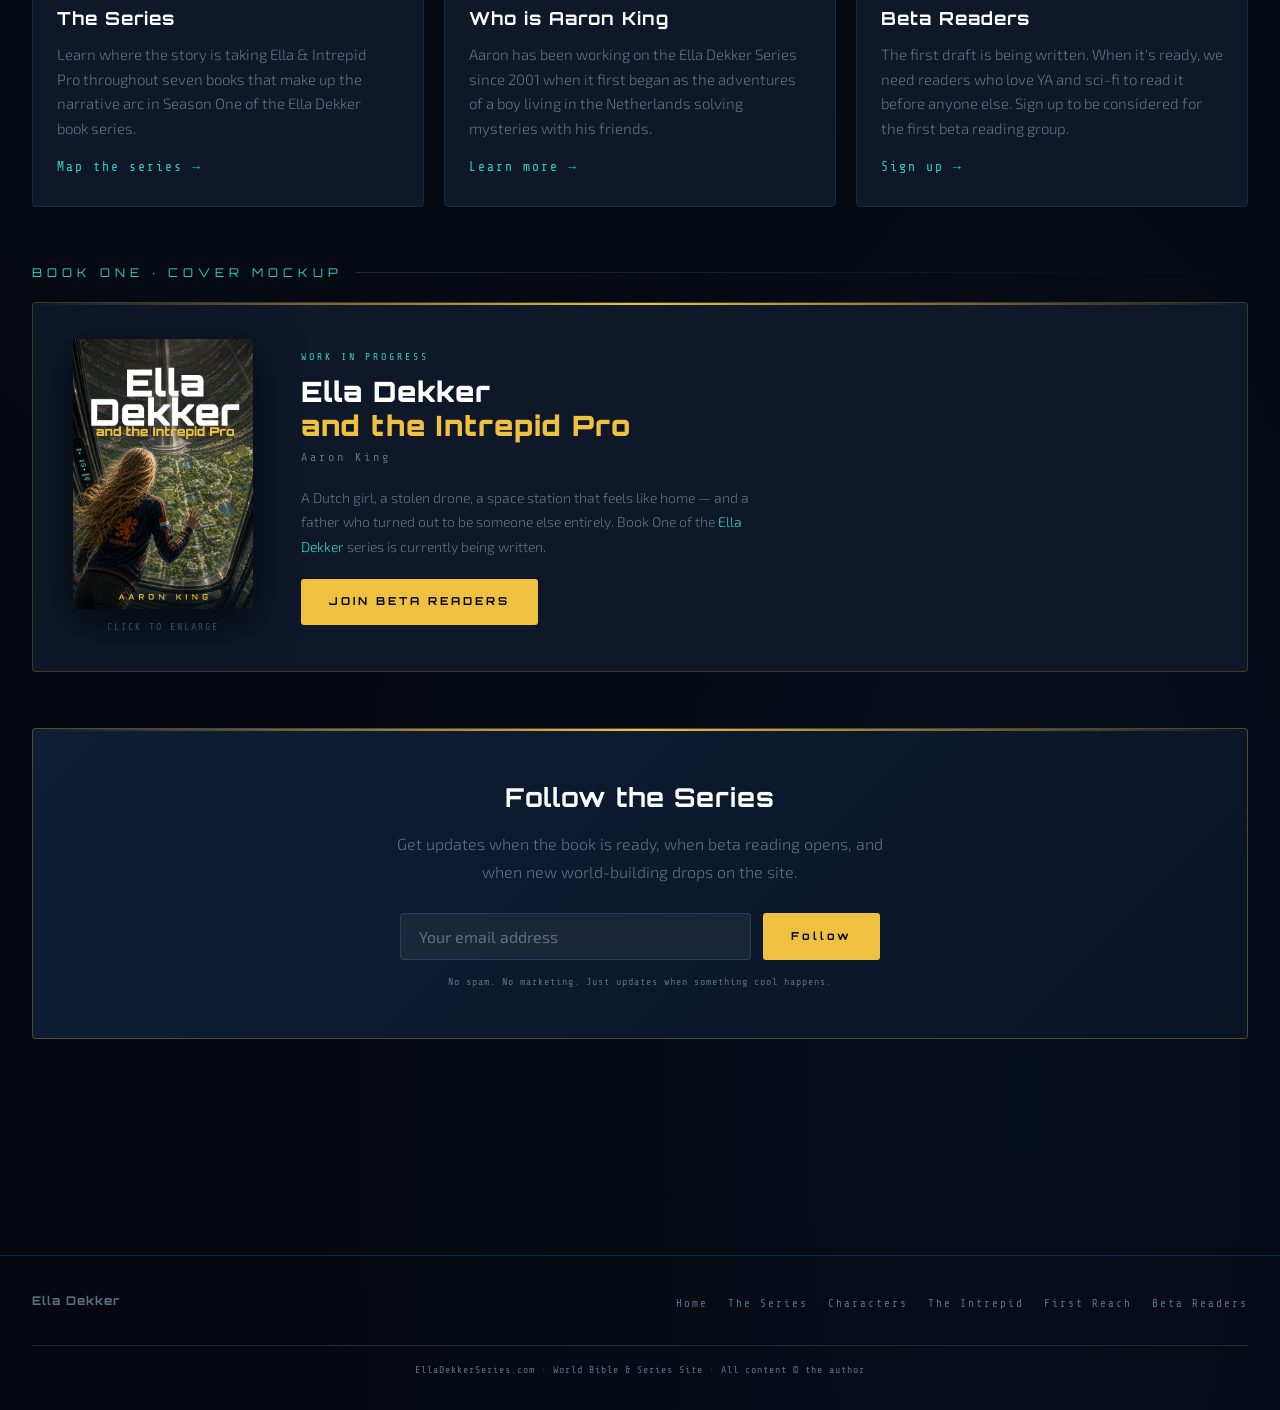
==== commit c2f468cd: "Add files via upload" ====
--- a/index.html
+++ b/index.html
@@ -357,7 +357,9 @@
     .feature-card:nth-child(1)::before { background: var(--accent-gold); }
     .feature-card:nth-child(2)::before { background: var(--accent-blue); }
     .feature-card:nth-child(3)::before { background: var(--accent-teal); }
-    .feature-card:nth-child(4)::before { background: var(--accent-green); }
+    .feature-card:nth-child(4)::before { background: var(--accent-orange); }
+    .feature-card:nth-child(5)::before { background: var(--accent-purple); }
+    .feature-card:nth-child(6)::before { background: var(--accent-green); }
 
     .feature-icon {
       font-family: var(--font-display);
@@ -710,15 +712,29 @@
         <a href="districts.html" class="feature-card">
           <div class="feature-icon">The Intrepid</div>
           <div class="feature-name">Station Districts</div>
-          <div class="feature-desc">Six districts, six scientists, one ring. Payne, Kaku, Oort, Cannon, Fraunhofer, Herschel: each named, each distinct, each a different character in the story. Plus the physics of living on a rotating habitat.</div>
+          <div class="feature-desc">The Intrepid Space Habitat is divided into six districts each named for a scientist: Payne, Kaku, Oort, Cannon, Fraunhofer, Herschel. Explore the districts, the main ring and learn about the physics of living on a rotating habitat.</div>
           <div class="feature-link">Explore the ring →</div>
         </a>
 
         <a href="settlements.html" class="feature-card">
-          <div class="feature-icon">World Bible</div>
+          <div class="feature-icon">Solar System</div>
           <div class="feature-name">The First Reach</div>
-          <div class="feature-desc">Fourteen stations and habitats across the solar system, from the Intrepid in Earth orbit to Kalpana One at Saturn. The era of humanity's first expansion beyond Earth, mapped and documented.</div>
+          <div class="feature-desc">Fourteen stations and habitats across the solar system, from the Intrepid in Earth orbit to Kalpana One at Saturn. This is an era of humanity's first expansion beyond Earth, in their first reach to settle the breadth of the solar system.</div>
           <div class="feature-link">View settlements →</div>
+        </a>
+
+        <a href="series.html" class="feature-card">
+          <div class="feature-icon">Season One</div>
+          <div class="feature-name">The Series</div>
+          <div class="feature-desc">Learn where the story is taking Ella &amp; Intrepid Pro throughout seven books that make up the narrative arc in Season One of the Ella Dekker book series.</div>
+          <div class="feature-link">Map the series →</div>
+        </a>
+
+        <a href="about.html" class="feature-card">
+          <div class="feature-icon">About the Author</div>
+          <div class="feature-name">Who is Aaron King</div>
+          <div class="feature-desc">Aaron has been working on the Ella Dekker Series since 2001 when it first began as the adventures of a boy living in the Netherlands solving mysteries with his friends.</div>
+          <div class="feature-link">Learn more →</div>
         </a>
 
         <a href="beta.html" class="feature-card">
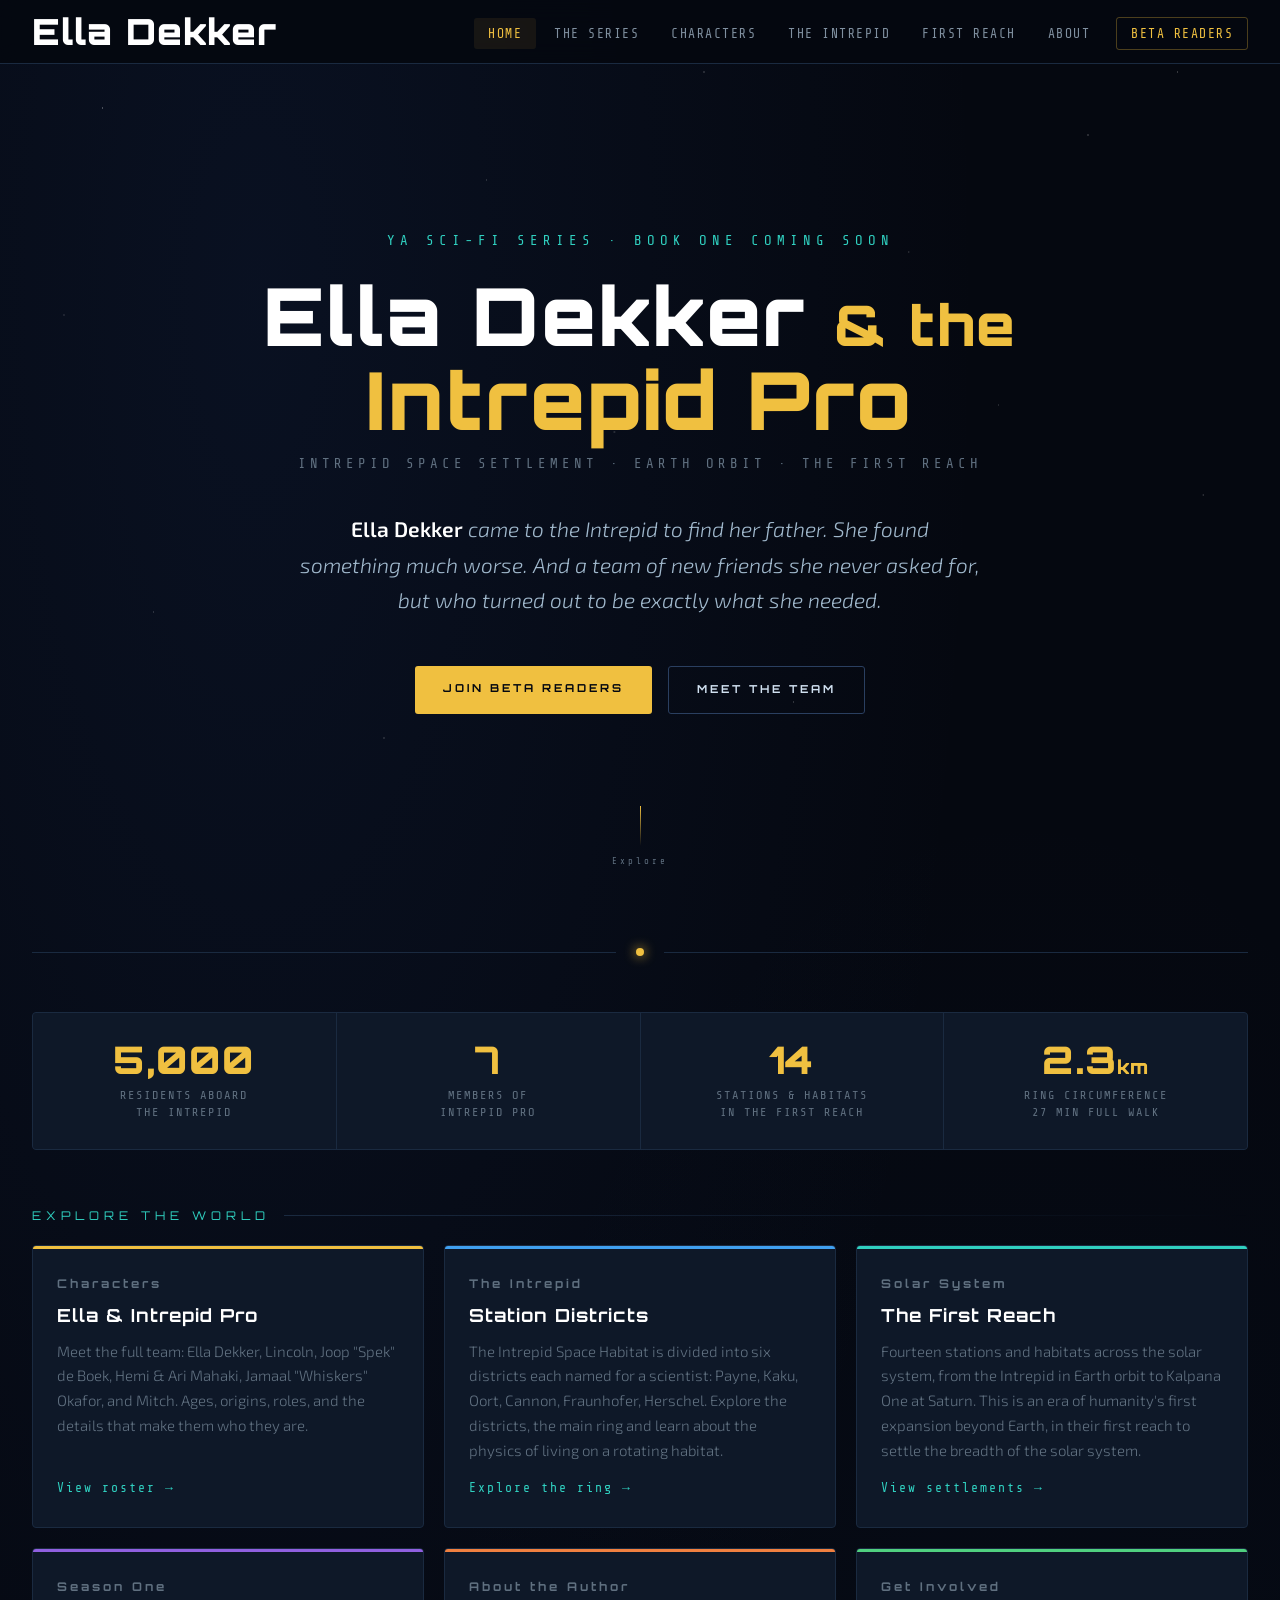
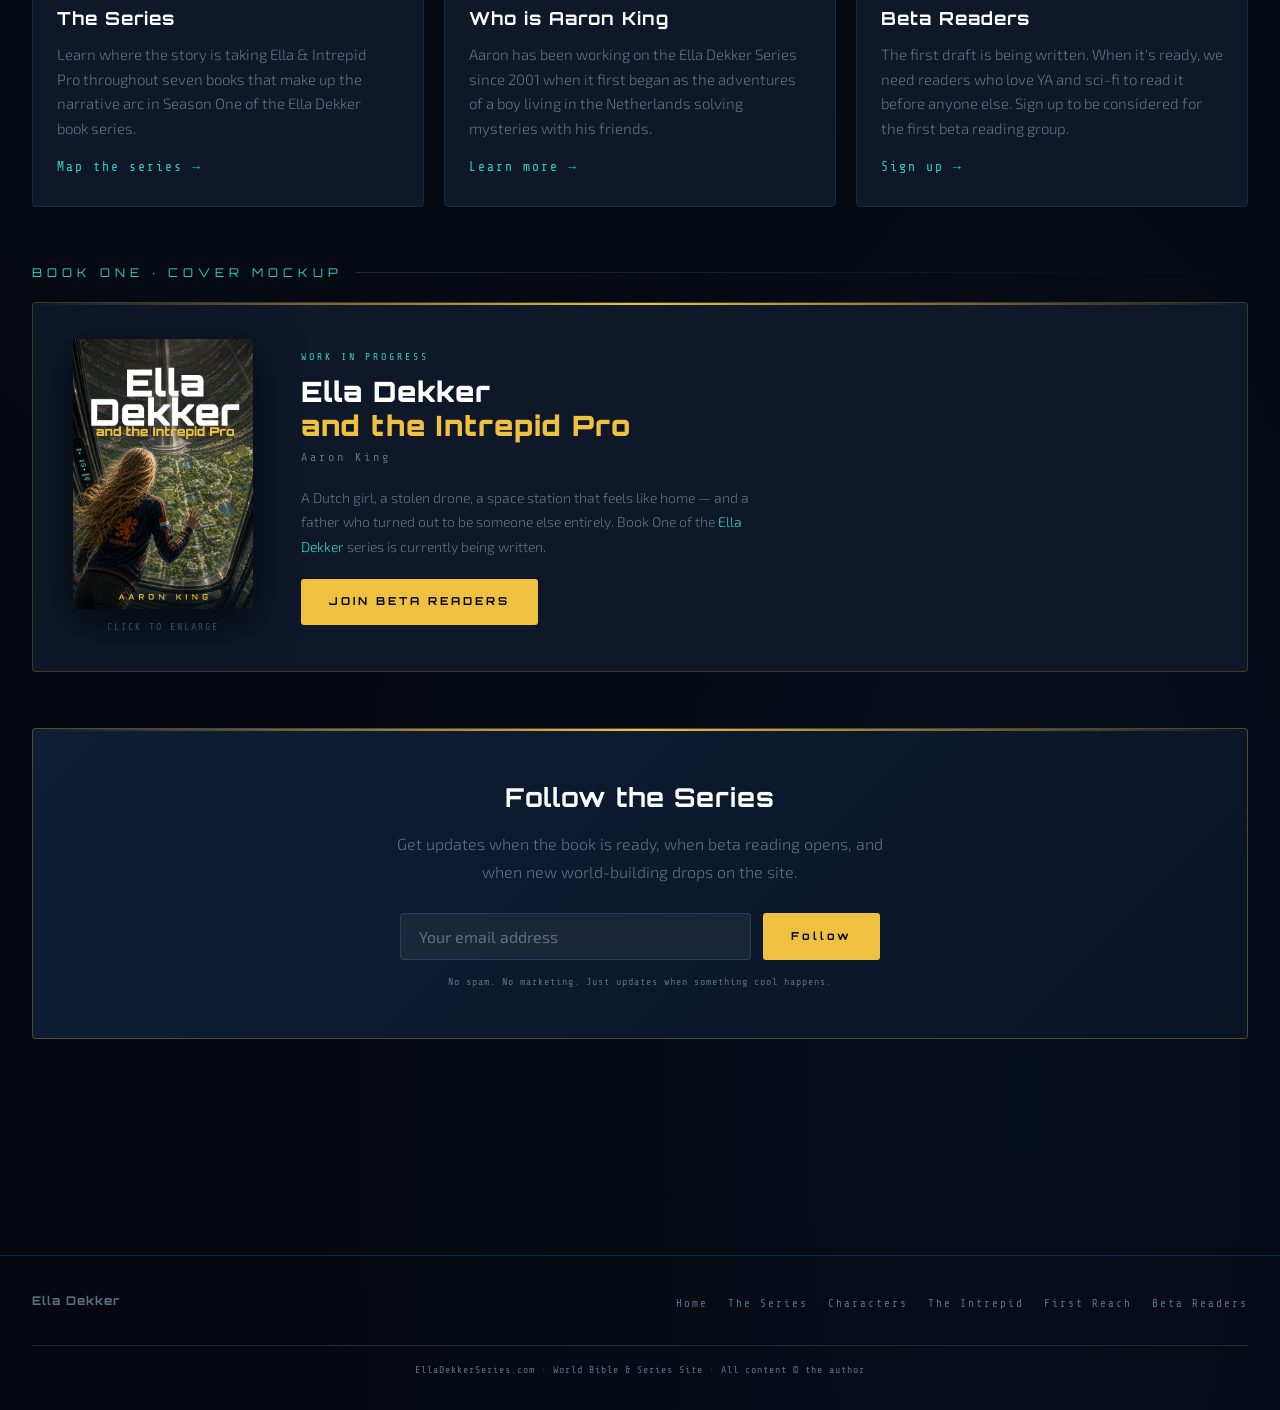
==== commit 025243fa: "Add files via upload" ====
--- a/index.html
+++ b/index.html
@@ -357,8 +357,8 @@
     .feature-card:nth-child(1)::before { background: var(--accent-gold); }
     .feature-card:nth-child(2)::before { background: var(--accent-blue); }
     .feature-card:nth-child(3)::before { background: var(--accent-teal); }
-    .feature-card:nth-child(4)::before { background: var(--accent-orange); }
-    .feature-card:nth-child(5)::before { background: var(--accent-purple); }
+    .feature-card:nth-child(4)::before { background: var(--accent-purple); }
+    .feature-card:nth-child(5)::before { background: var(--accent-orange); }
     .feature-card:nth-child(6)::before { background: var(--accent-green); }
 
     .feature-icon {
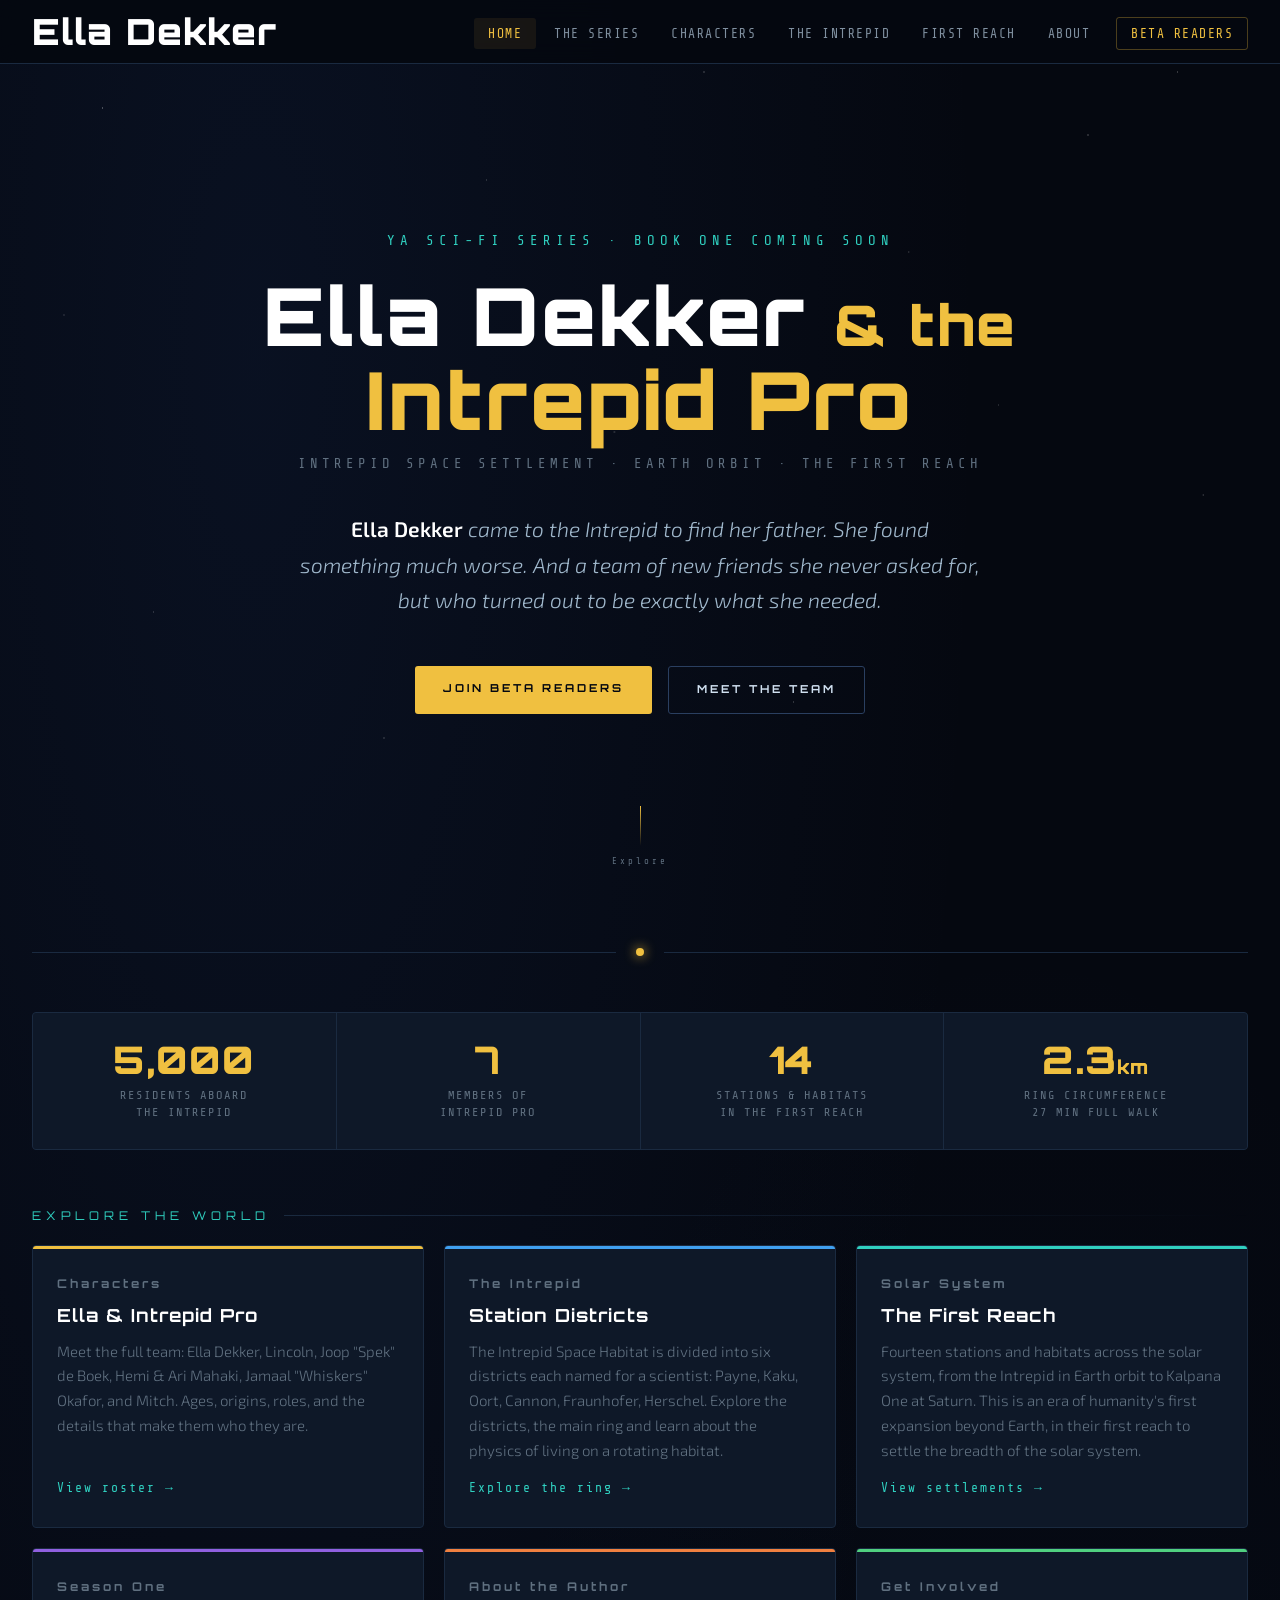
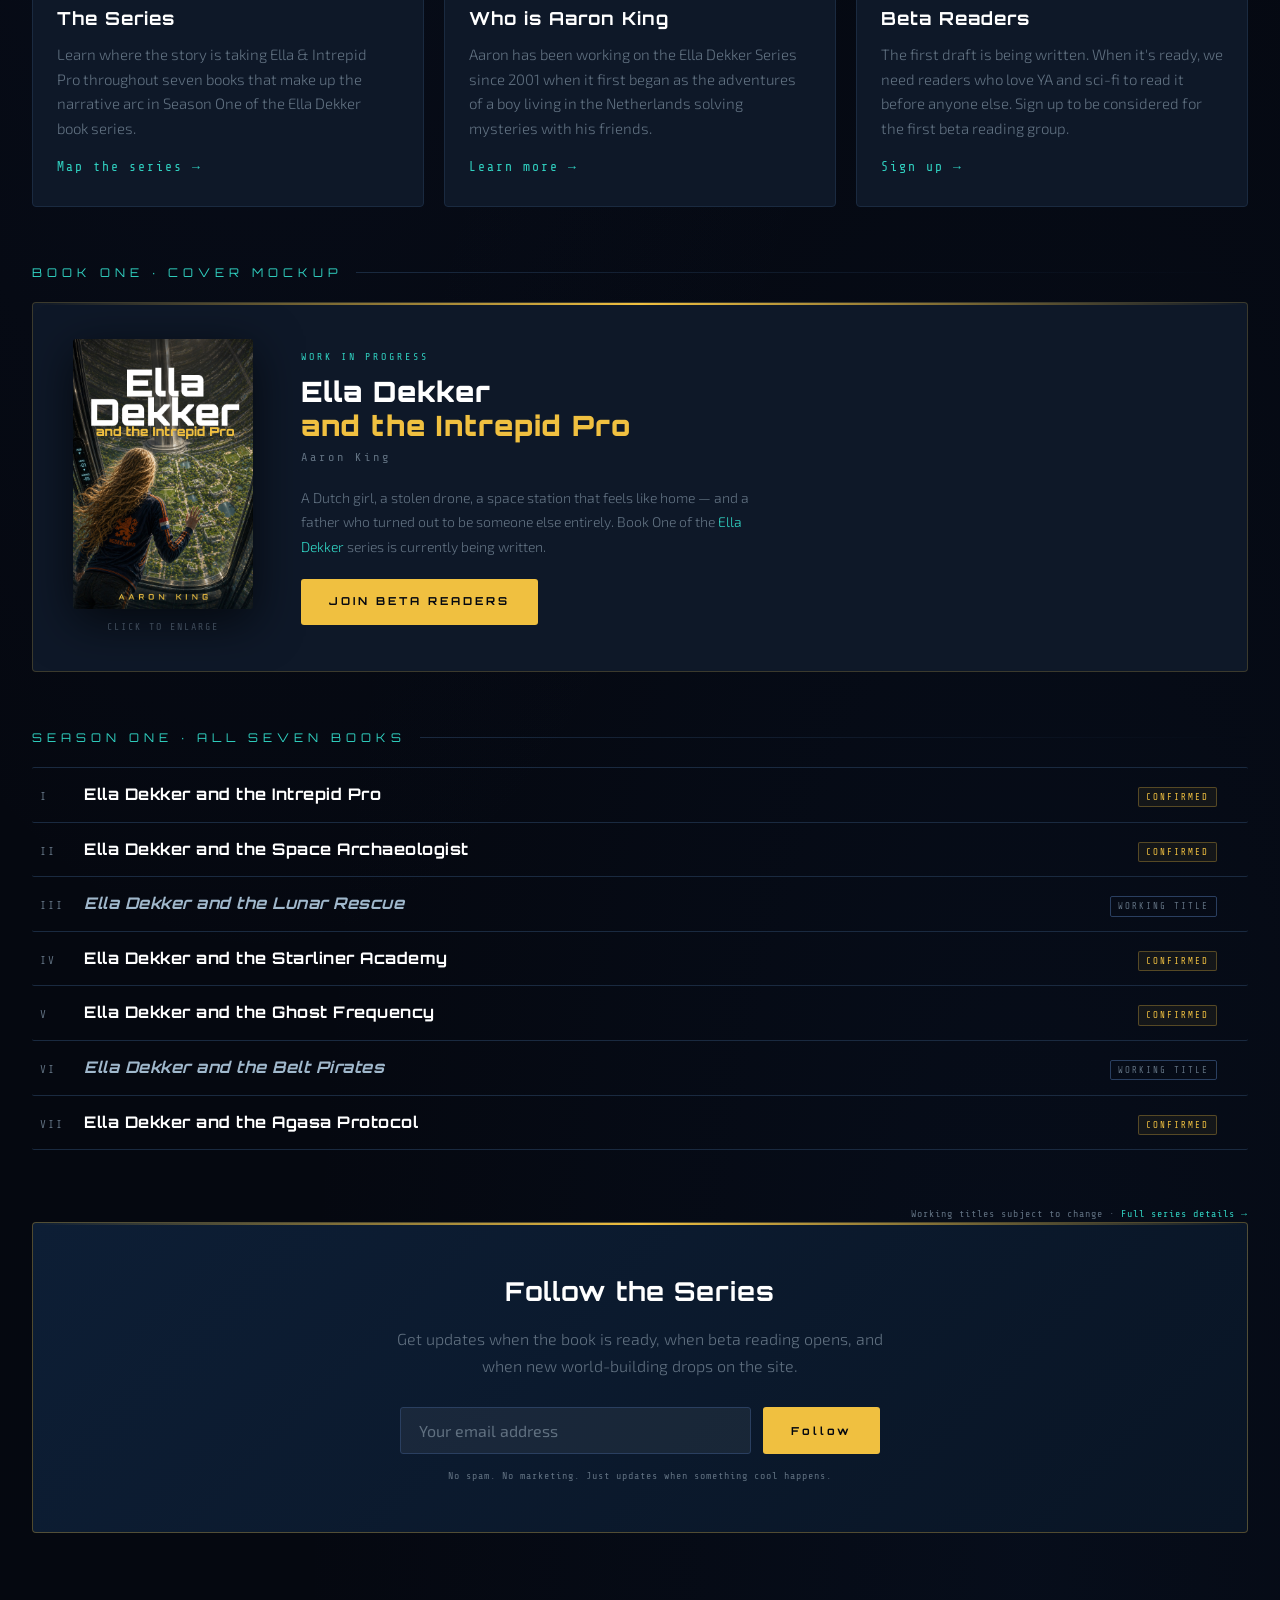
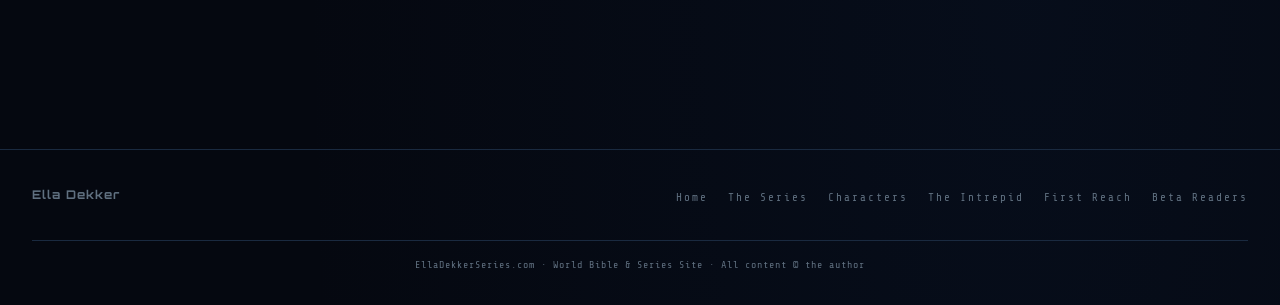
==== commit af33ee0d: "Add files via upload" ====
--- a/index.html
+++ b/index.html
@@ -521,6 +521,99 @@
       .cover-info-desc { max-width: 100%; }
     }
 
+
+    /* ── SPINE LIST ── */
+    .spine-list {
+      margin-bottom: var(--section-gap);
+    }
+
+    .spine-item {
+      display: flex;
+      align-items: baseline;
+      gap: 16px;
+      padding: 14px 0;
+      border-bottom: 1px solid var(--border);
+      text-decoration: none;
+      transition: background 0.15s;
+      padding-left: 8px;
+      padding-right: 8px;
+      border-radius: 2px;
+    }
+
+    .spine-item:first-child {
+      border-top: 1px solid var(--border);
+    }
+
+    .spine-item:hover {
+      background: rgba(255,255,255,0.03);
+    }
+
+    .spine-num {
+      font-family: var(--font-mono);
+      font-size: 11px;
+      letter-spacing: 2px;
+      color: var(--text-dim);
+      width: 28px;
+      flex-shrink: 0;
+    }
+
+    .spine-title {
+      font-family: var(--font-display);
+      font-size: clamp(13px, 2vw, 16px);
+      font-weight: 700;
+      letter-spacing: 0.5px;
+      flex: 1;
+    }
+
+    .spine-title.confirmed { color: #fff; }
+    .spine-title.working   { color: var(--text-secondary); font-style: italic; }
+
+    .spine-badge {
+      font-family: var(--font-mono);
+      font-size: 9px;
+      letter-spacing: 2px;
+      text-transform: uppercase;
+      padding: 2px 7px;
+      border-radius: 2px;
+      flex-shrink: 0;
+    }
+
+    .spine-badge.confirmed {
+      color: var(--accent-gold);
+      border: 1px solid rgba(240,192,64,0.3);
+      background: rgba(240,192,64,0.06);
+    }
+
+    .spine-badge.working {
+      color: var(--text-dim);
+      border: 1px solid var(--border-bright);
+    }
+
+    .spine-arrow {
+      font-family: var(--font-mono);
+      font-size: 12px;
+      color: var(--accent-teal);
+      opacity: 0;
+      transition: opacity 0.15s;
+      flex-shrink: 0;
+    }
+
+    .spine-item:hover .spine-arrow { opacity: 1; }
+
+    .spine-note {
+      margin-top: 12px;
+      font-family: var(--font-mono);
+      font-size: 10px;
+      letter-spacing: 1px;
+      color: var(--text-dim);
+      text-align: right;
+    }
+
+    @media (max-width: 479px) {
+      .spine-badge { display: none; }
+      .spine-title { font-size: 13px; }
+    }
+
     /* ── SIGN UP STRIP ── */
     .signup-strip {
       background: linear-gradient(135deg, #0d1e35, #091525);
@@ -765,6 +858,56 @@
         </div>
       </div>
 
+
+      <!-- SEASON ONE SPINE LIST -->
+      <div class="section-label">Season One · All Seven Books</div>
+
+      <div class="spine-list">
+        <a href="series.html" class="spine-item">
+          <span class="spine-num">I</span>
+          <span class="spine-title confirmed">Ella Dekker and the Intrepid Pro</span>
+          <span class="spine-badge confirmed">Confirmed</span>
+          <span class="spine-arrow">→</span>
+        </a>
+        <a href="series.html" class="spine-item">
+          <span class="spine-num">II</span>
+          <span class="spine-title confirmed">Ella Dekker and the Space Archaeologist</span>
+          <span class="spine-badge confirmed">Confirmed</span>
+          <span class="spine-arrow">→</span>
+        </a>
+        <a href="series.html" class="spine-item">
+          <span class="spine-num">III</span>
+          <span class="spine-title working">Ella Dekker and the Lunar Rescue</span>
+          <span class="spine-badge working">Working Title</span>
+          <span class="spine-arrow">→</span>
+        </a>
+        <a href="series.html" class="spine-item">
+          <span class="spine-num">IV</span>
+          <span class="spine-title confirmed">Ella Dekker and the Starliner Academy</span>
+          <span class="spine-badge confirmed">Confirmed</span>
+          <span class="spine-arrow">→</span>
+        </a>
+        <a href="series.html" class="spine-item">
+          <span class="spine-num">V</span>
+          <span class="spine-title confirmed">Ella Dekker and the Ghost Frequency</span>
+          <span class="spine-badge confirmed">Confirmed</span>
+          <span class="spine-arrow">→</span>
+        </a>
+        <a href="series.html" class="spine-item">
+          <span class="spine-num">VI</span>
+          <span class="spine-title working">Ella Dekker and the Belt Pirates</span>
+          <span class="spine-badge working">Working Title</span>
+          <span class="spine-arrow">→</span>
+        </a>
+        <a href="series.html" class="spine-item">
+          <span class="spine-num">VII</span>
+          <span class="spine-title confirmed">Ella Dekker and the Agasa Protocol</span>
+          <span class="spine-badge confirmed">Confirmed</span>
+          <span class="spine-arrow">→</span>
+        </a>
+      </div>
+      <p class="spine-note">Working titles subject to change · <a href="series.html" style="color:var(--accent-teal); text-decoration:none;">Full series details →</a></p>
+
       <!-- EMAIL SIGNUP -->
       <div class="signup-strip">
         <h2 class="signup-title">Follow the Series</h2>
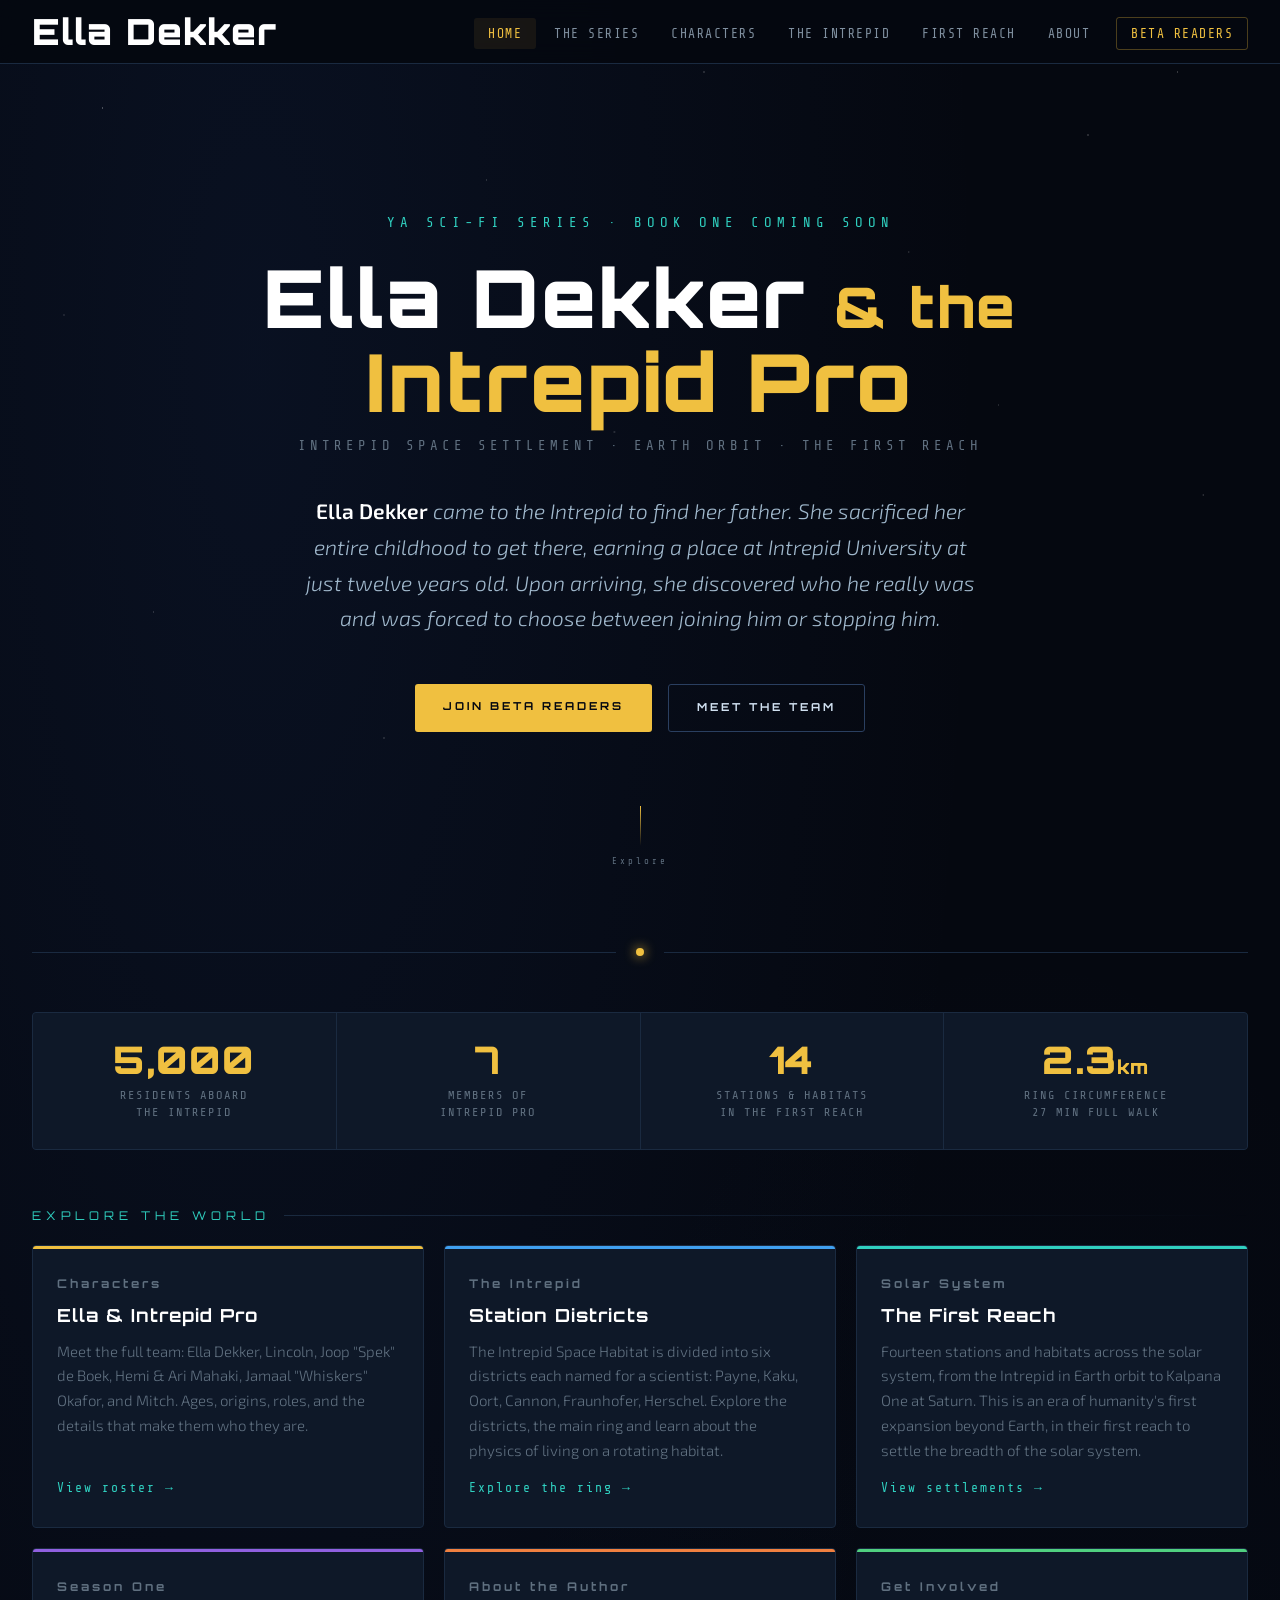
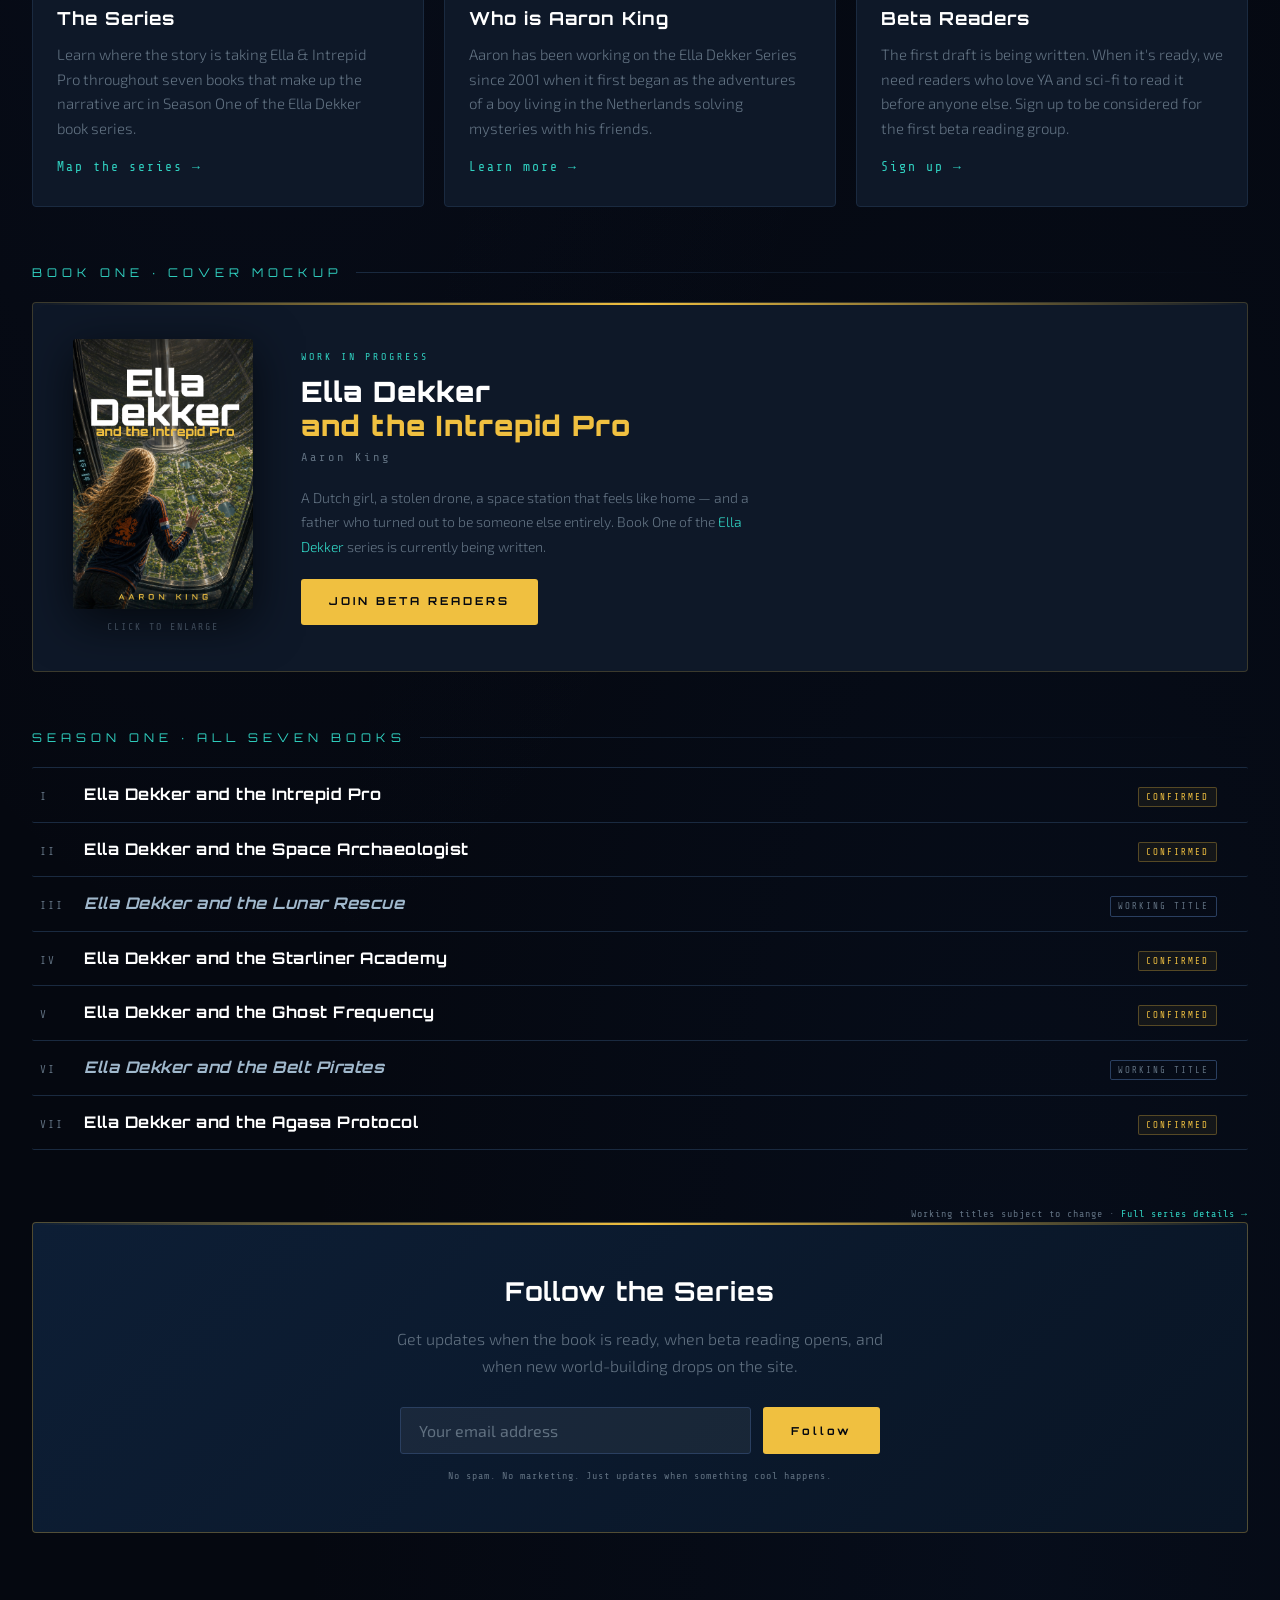
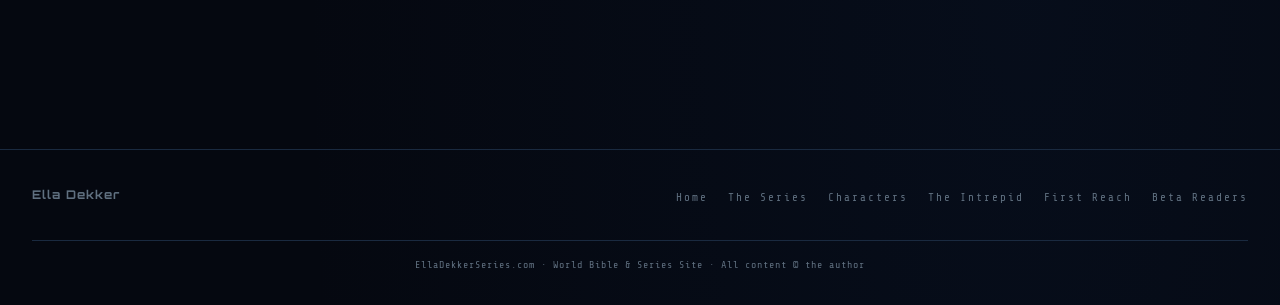
==== commit 077afec2: "Add files via upload" ====
--- a/index.html
+++ b/index.html
@@ -10,7 +10,7 @@
   <meta property="og:url"         content="https://elladekkerseries.com/">
   <meta property="og:site_name"   content="Ella Dekker Series">
   <meta property="og:title"       content="Ella Dekker and the Intrepid Pro">
-  <meta property="og:description" content="Ella came to the Intrepid to find her father. She found something much worse. And a team of new friends she never asked for, but who turned out to be exactly what she needed.">
+  <meta property="og:description" content="Ella Dekker came to the Intrepid to find her father. She sacrificed her entire childhood to get there, earning a place at Intrepid University at just twelve years old. Upon arriving, she discovered who he really was and was forced to choose between joining him or stopping him.">
   <meta property="og:image"       content="https://elladekkerseries.com/img/book1-cover.jpg">
   <meta property="og:image:width"  content="954">
   <meta property="og:image:height" content="1400">
@@ -19,7 +19,7 @@
   <!-- Twitter / iMessage fallback -->
   <meta name="twitter:card"        content="summary_large_image">
   <meta name="twitter:title"       content="Ella Dekker and the Intrepid Pro">
-  <meta name="twitter:description" content="Ella came to the Intrepid to find her father. She found something much worse. And a team of new friends she never asked for, but who turned out to be exactly what she needed.">
+  <meta name="twitter:description" content="Ella Dekker came to the Intrepid to find her father. She sacrificed her entire childhood to get there, earning a place at Intrepid University at just twelve years old. Upon arriving, she discovered who he really was and was forced to choose between joining him or stopping him.">
   <meta name="twitter:image"       content="https://elladekkerseries.com/img/book1-cover.jpg">
 
   <link rel="stylesheet" href="css/style.css">
@@ -745,8 +745,9 @@
       <p class="hero-sub">Intrepid Space Settlement · Earth Orbit · The First Reach</p>
       <p class="hero-logline">
         <strong>Ella Dekker</strong> came to the Intrepid to find her father.
-        She found something much worse. And a team of new friends she never asked for,
-        but who turned out to be exactly what she needed.
+        She sacrificed her entire childhood to get there, earning a place at Intrepid University
+        at just twelve years old. Upon arriving, she discovered who he really was
+        and was forced to choose between joining him or stopping him.
       </p>
       <div class="hero-cta-row">
         <a href="beta.html" class="btn btn-primary">Join Beta Readers</a>
@@ -912,7 +913,7 @@
       <div class="signup-strip">
         <h2 class="signup-title">Follow the Series</h2>
         <p class="signup-sub">Get updates when the book is ready, when beta reading opens, and when new world-building drops on the site.</p>
-        <form class="signup-form" action="https://formspree.io/f/placeholder" method="POST">
+        <form class="signup-form" action="https://formspree.io/f/xeenjprw" method="POST">
           <input
             type="email"
             name="email"
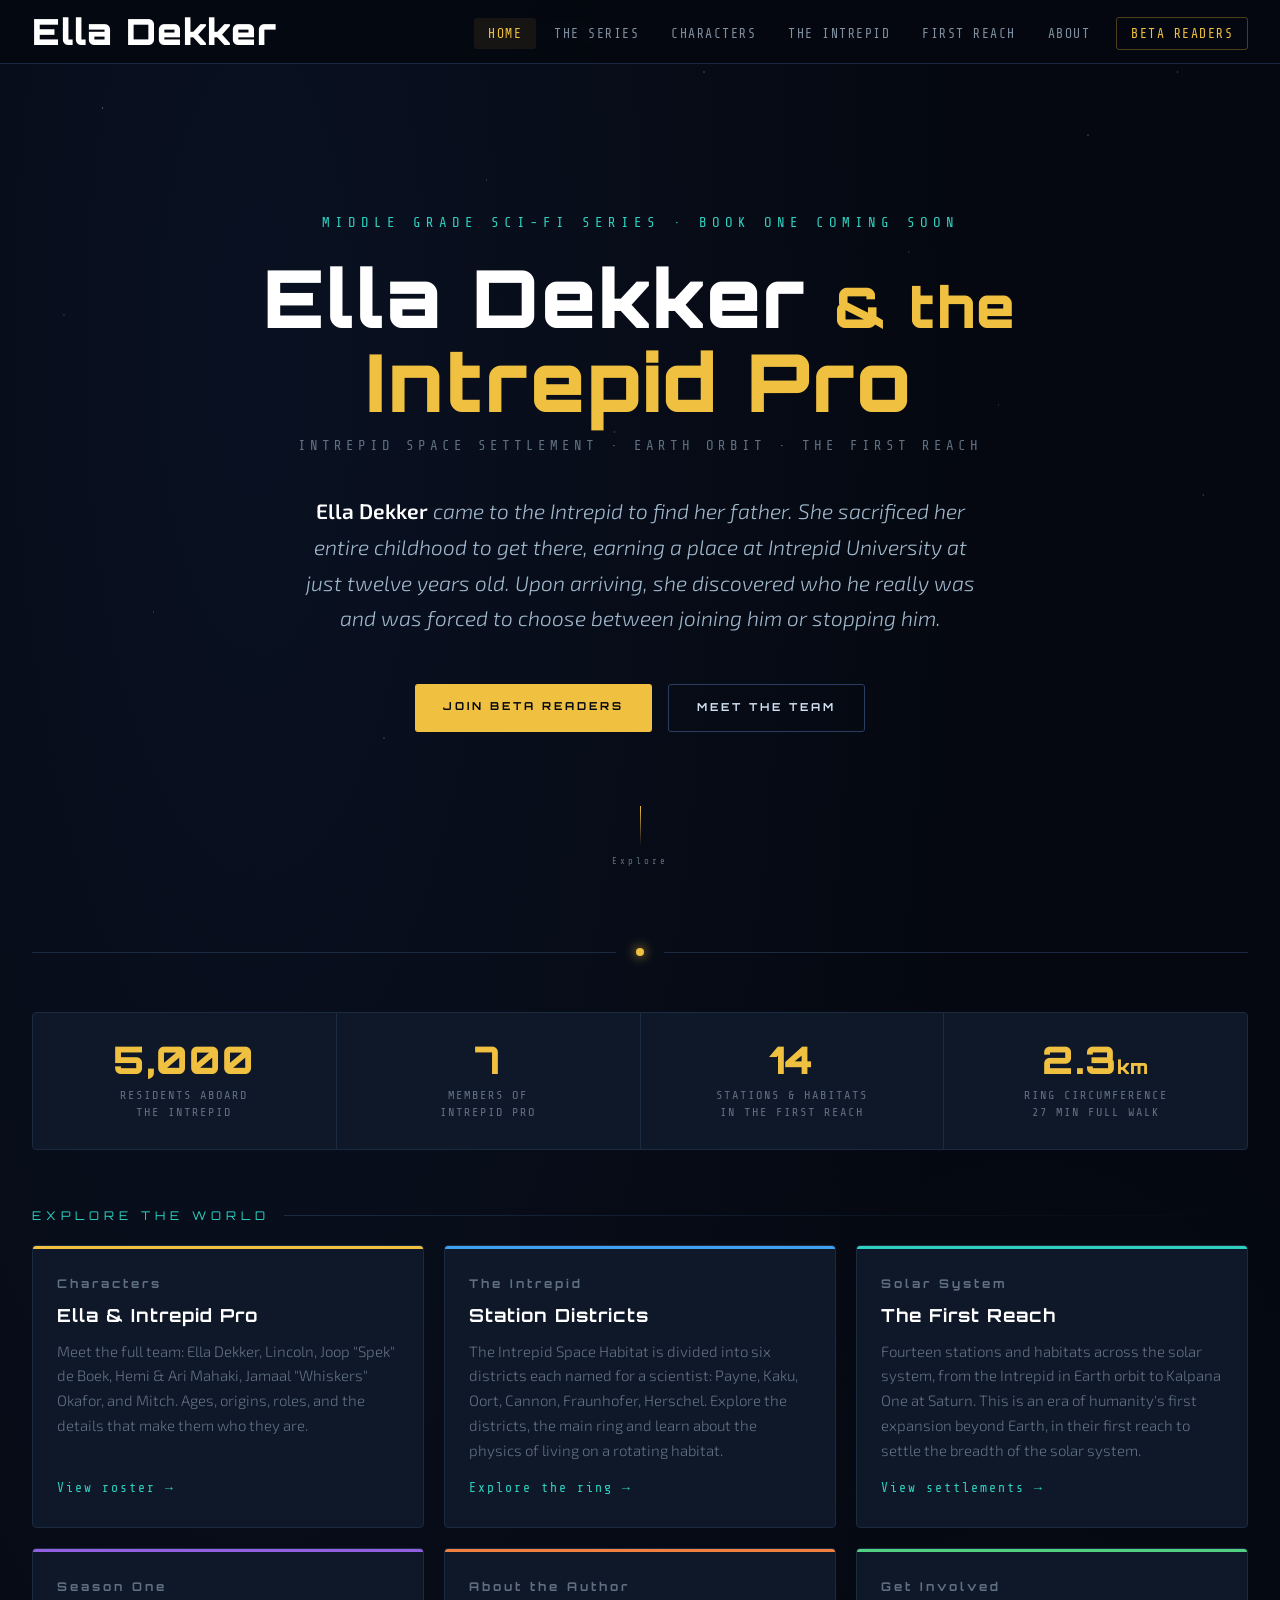
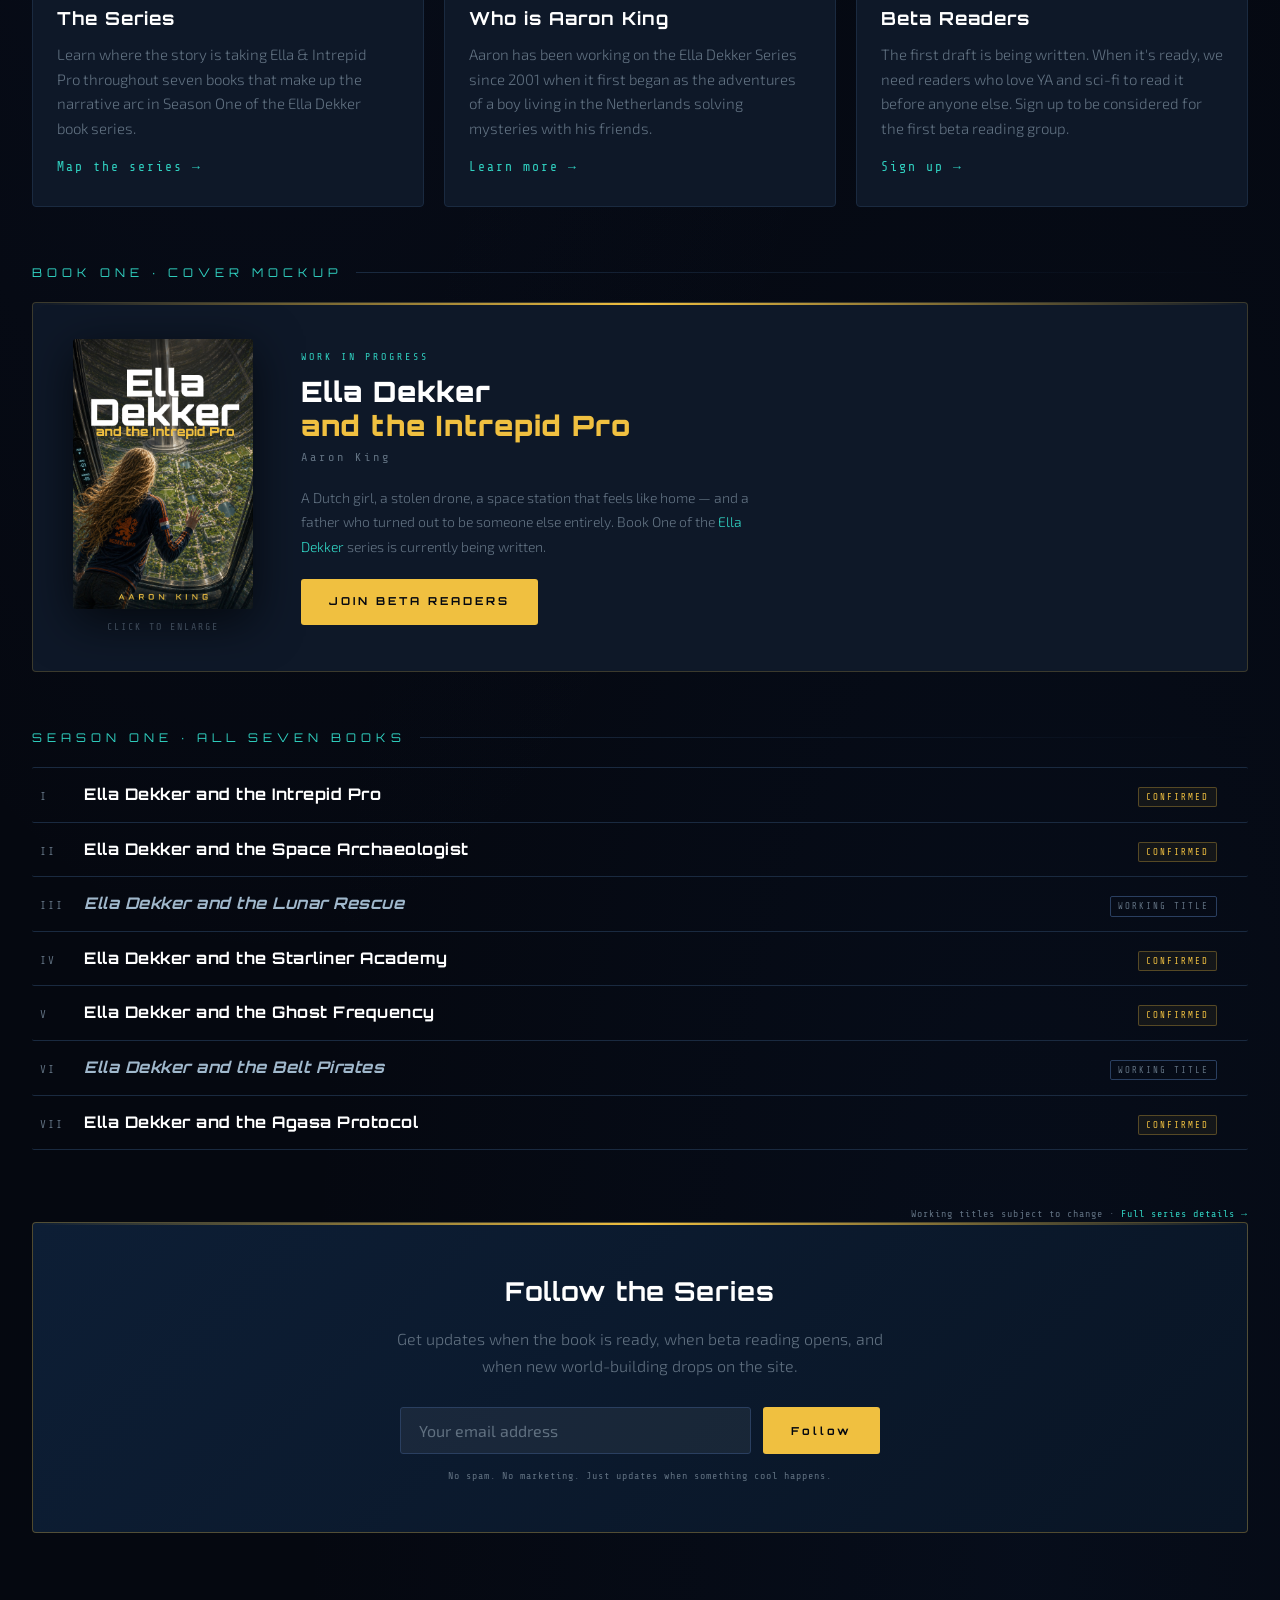
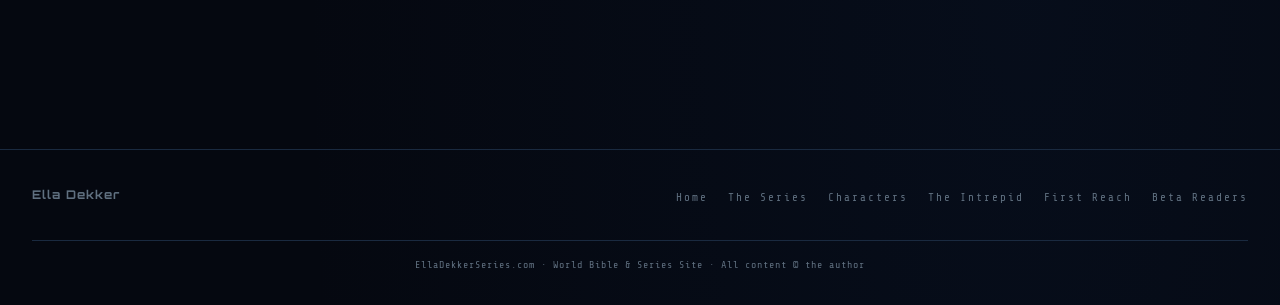
==== commit 26388649: "Add files via upload" ====
--- a/index.html
+++ b/index.html
@@ -737,7 +737,7 @@
 
     <!-- HERO -->
     <section class="hero">
-      <p class="hero-eyebrow">YA Sci-Fi Series · Book One Coming Soon</p>
+      <p class="hero-eyebrow">Middle Grade Sci-Fi Series · Book One Coming Soon</p>
       <h1 class="hero-title">
         Ella Dekker <span class="amp">&amp;&nbsp;the</span>
         <span class="team">Intrepid&nbsp;Pro</span>
